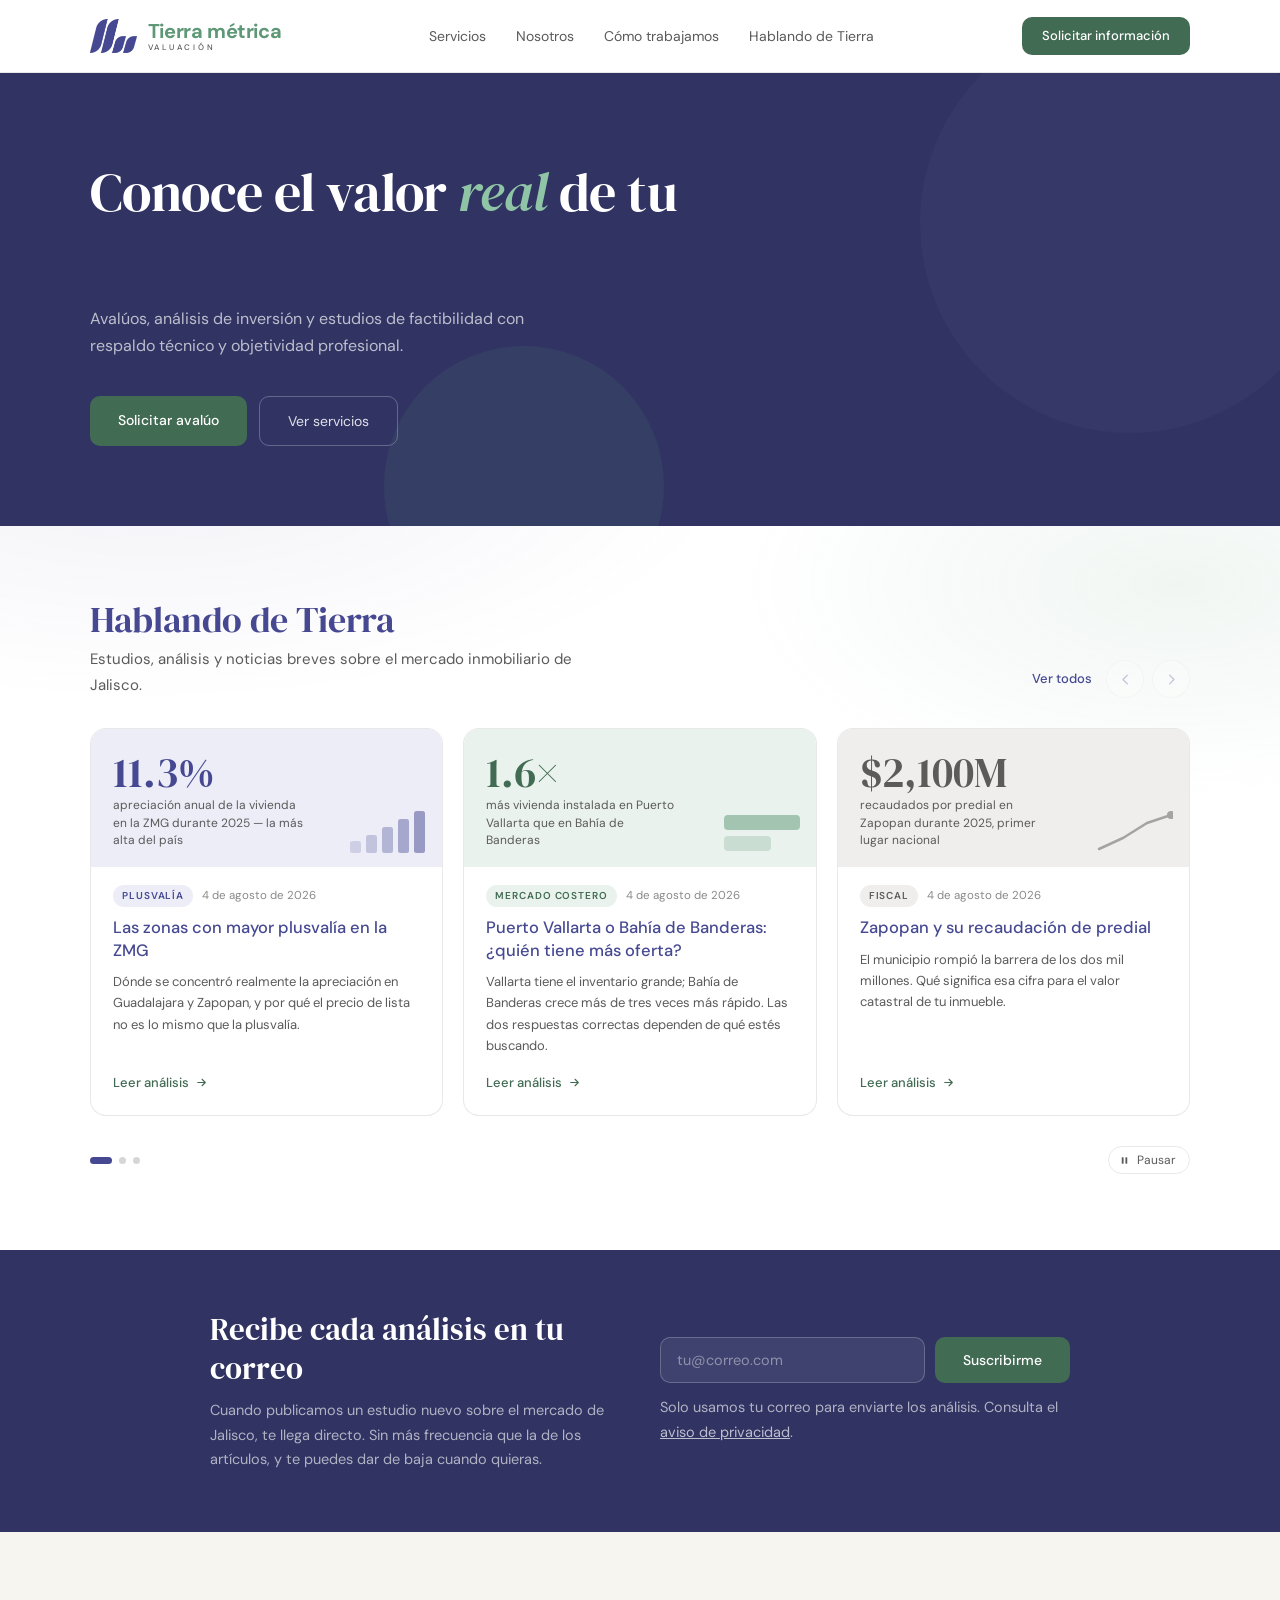
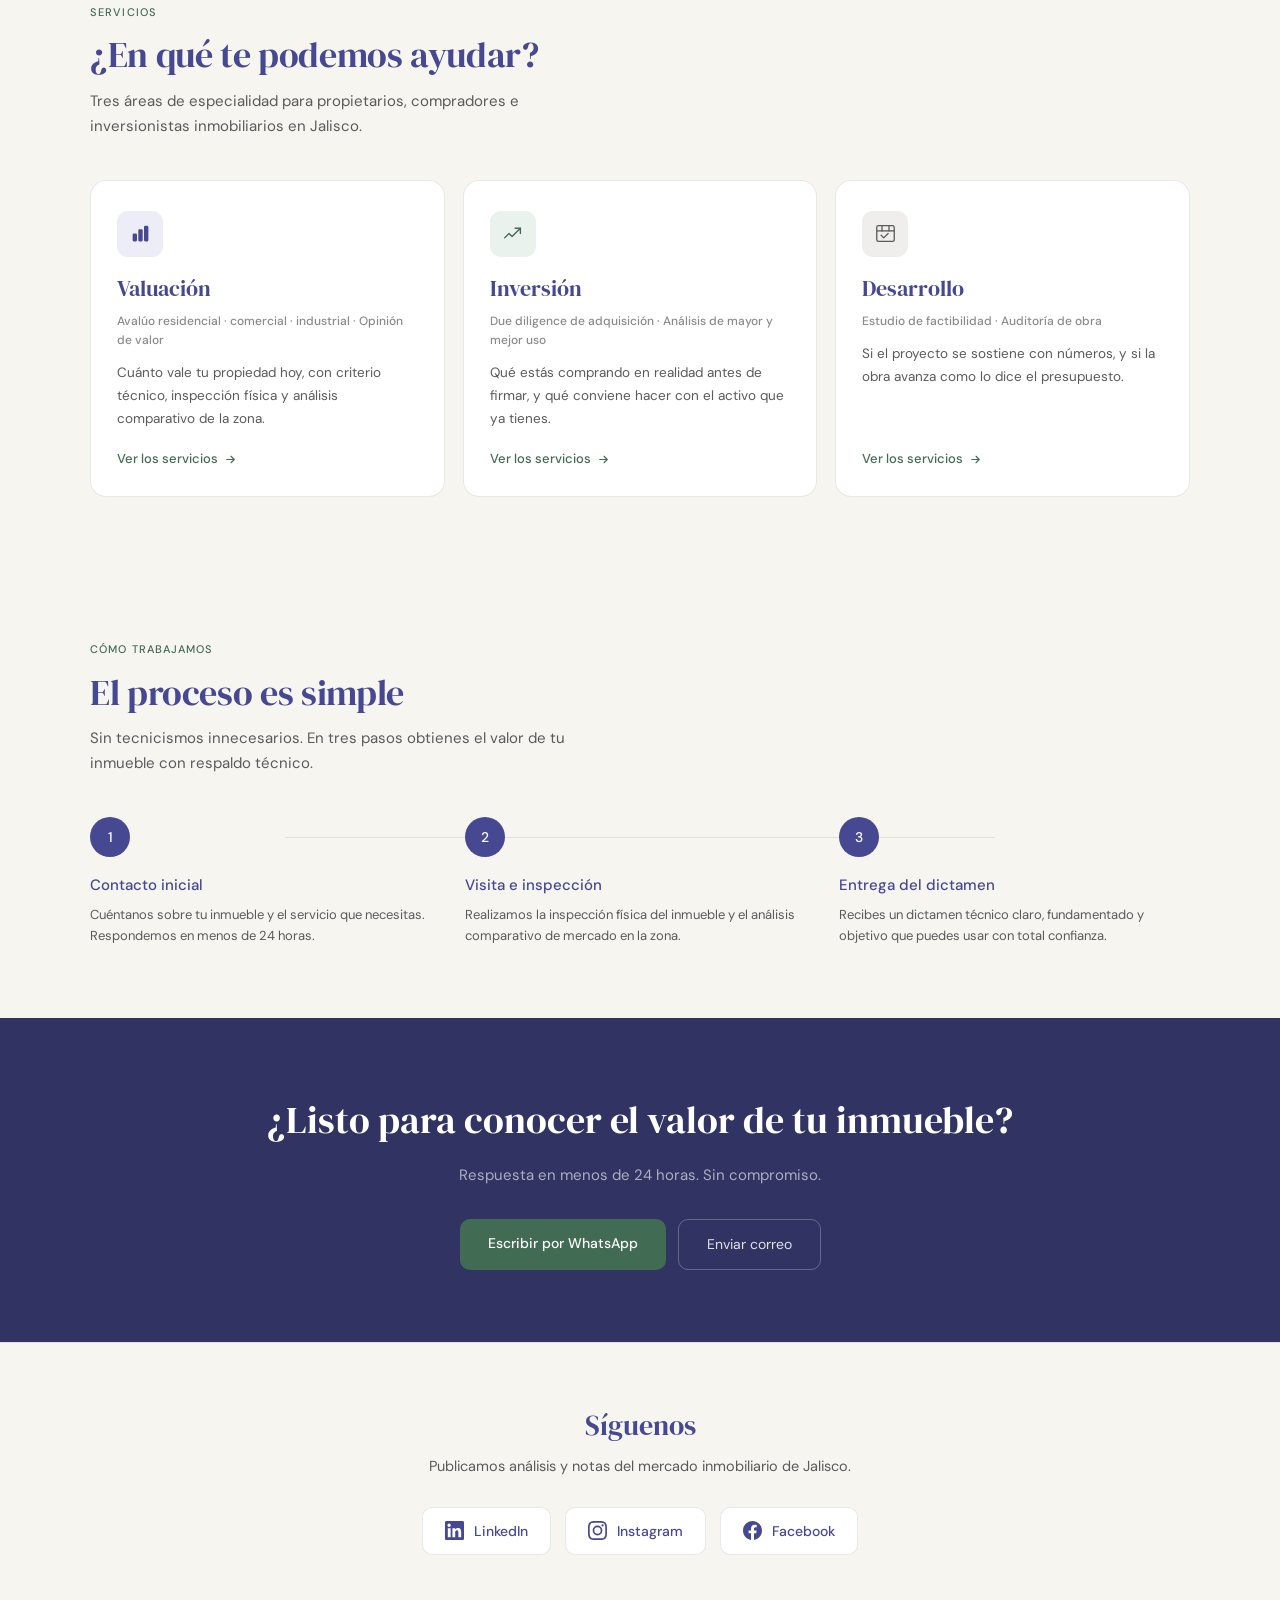
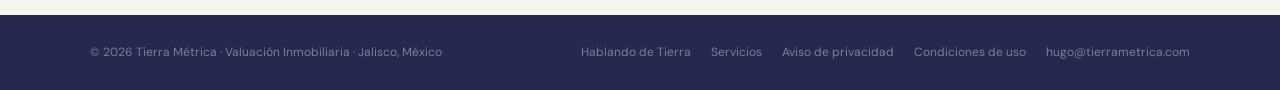
==== index.html @ 7740215f "Ajusta el mensaje de entrada y el título de Servicios - El subtítulo del hero mencionaba "asesoría e" ====
<!DOCTYPE html>
<html lang="es">
<head>
<meta charset="UTF-8">
<meta name="viewport" content="width=device-width, initial-scale=1.0">
<title>Tierra Métrica — Valuación Inmobiliaria en Jalisco</title>
<meta name="description" content="Avalúos, análisis de inversión y estudios de factibilidad en Jalisco. Consultoría inmobiliaria independiente con el respaldo técnico de un Ingeniero Civil con Maestría en Valuación.">
<meta property="og:type" content="website">
<meta property="og:title" content="Tierra Métrica — Valuación Inmobiliaria en Jalisco">
<meta property="og:description" content="Conoce el valor real de tu patrimonio inmobiliario. Avalúos, análisis de inversión y factibilidad, sin conflicto de interés.">
<meta property="og:locale" content="es_MX">
<meta property="og:url" content="https://tierrametrica.com/">
<meta property="og:image" content="https://tierrametrica.com/assets/share/home.png">
<meta property="og:image:width" content="1200">
<meta property="og:image:height" content="630">
<meta name="twitter:card" content="summary_large_image">
<link rel="canonical" href="https://tierrametrica.com/">
<link rel="icon" href="assets/favicon.png" type="image/png">
<link rel="preconnect" href="https://fonts.googleapis.com">
<link rel="preconnect" href="https://fonts.gstatic.com" crossorigin>
<link href="https://fonts.googleapis.com/css2?family=DM+Sans:ital,opsz,wght@0,9..40,300;0,9..40,400;0,9..40,500;0,9..40,600;0,9..40,700;1,9..40,300&family=DM+Serif+Display:ital@0;1&display=swap" rel="stylesheet">
<link rel="stylesheet" href="assets/styles.css">
<script>document.documentElement.classList.add('js');</script>
<style>
  /* ── HERO ── */
  .hero {
    background: var(--indigo-dark);
    padding: 88px 5% 80px;
    position: relative; overflow: hidden;
  }
  .hero::before {
    content: ''; position: absolute;
    top: -60px; right: -60px;
    width: 420px; height: 420px; border-radius: 50%;
    background: rgba(255,255,255,0.022); pointer-events: none;
  }
  .hero::after {
    content: ''; position: absolute;
    bottom: -100px; left: 30%;
    width: 280px; height: 280px; border-radius: 50%;
    background: rgba(94,152,119,0.10); pointer-events: none;
  }
  .hero-inner { max-width: var(--maxw); margin: 0 auto; position: relative; z-index: 1; }
  .hero-h1 {
    font-family: var(--font-display);
    font-size: clamp(36px, 5vw, 54px);
    font-weight: 400; color: var(--white);
    line-height: 1.15; max-width: 640px;
    margin-bottom: 20px; letter-spacing: -0.01em;
  }
  .hero-h1 em { font-style: italic; color: #8FC5A6; }
  /* La palabra que rota va en su propio renglón: así al cambiar de longitud
     no reacomoda la primera línea. El min-height evita el salto vertical. */
  .rotador {
    display: inline-block;
    min-height: 1.15em;
    transition: opacity .38s ease, transform .38s cubic-bezier(.2,.7,.3,1);
  }
  .rotador.saliendo { opacity: 0; transform: translateY(-14px); }
  .rotador.entrando { opacity: 0; transform: translateY(14px); }
  .hero-sub {
    font-size: 16px; color: rgba(255,255,255,0.68);
    max-width: 500px; line-height: 1.7; margin-bottom: 36px;
  }
  .hero-btns { display: flex; gap: 12px; flex-wrap: wrap; }

  /* ══ ANÁLISIS ══ */
  .analisis {
    padding: 72px 5% 76px;
    background:
      radial-gradient(900px 380px at 12% -10%, rgba(70,73,145,0.07), transparent 65%),
      radial-gradient(700px 340px at 92% 8%, rgba(94,152,119,0.09), transparent 62%),
      var(--white);
  }
  .analisis-head {
    display: flex; align-items: flex-end;
    justify-content: space-between; gap: 24px;
    margin-bottom: 30px; flex-wrap: wrap;
  }
  .analisis-head .section-title { margin-bottom: 6px; }
  .analisis-head .section-sub { margin-bottom: 0; }

  .car-controls { display: flex; align-items: center; gap: 8px; }
  .car-all {
    font-size: 13px; font-weight: 500; color: var(--indigo);
    text-decoration: none; margin-right: 6px; white-space: nowrap;
  }
  .car-all:hover { text-decoration: underline; }
  .car-btn {
    width: 38px; height: 38px; border-radius: 50%;
    border: 1px solid var(--border); background: var(--white);
    color: var(--indigo); cursor: pointer;
    display: flex; align-items: center; justify-content: center;
    transition: background .2s, border-color .2s, opacity .2s;
  }
  .car-btn:hover:not(:disabled) { background: var(--indigo-tint); border-color: var(--indigo); }
  .car-btn:disabled { opacity: .3; cursor: default; }

  .car-track {
    display: grid;
    grid-auto-flow: column;
    grid-auto-columns: minmax(290px, 1fr);
    gap: 20px;
    overflow-x: auto;
    scroll-snap-type: x mandatory;
    scroll-behavior: smooth;
    padding: 4px 4px 8px;
    margin: -4px -4px 0;
    scrollbar-width: none;
  }
  .car-track::-webkit-scrollbar { display: none; }

  /* Indicadores y control de reproducción */
  .car-foot {
    display: flex; align-items: center; gap: 14px;
    margin-top: 22px;
  }
  .car-dots { display: flex; gap: 7px; }
  .car-dot {
    width: 7px; height: 7px; padding: 0;
    border-radius: 50%; border: none;
    background: rgba(0,0,0,0.16); cursor: pointer;
    transition: background .25s, width .25s, border-radius .25s;
  }
  .car-dot[aria-current="true"] { background: var(--indigo); width: 22px; border-radius: 4px; }
  .car-play {
    display: inline-flex; align-items: center; gap: 7px;
    background: transparent; border: 1px solid var(--border);
    border-radius: 20px; padding: 5px 13px 5px 10px;
    font-family: var(--font-body); font-size: 12px; color: var(--text-muted);
    cursor: pointer; margin-left: auto; transition: border-color .2s, color .2s;
  }
  .car-play:hover { border-color: var(--indigo); color: var(--indigo); }

  /* ── Tarjeta de artículo ── */
  .post-card {
    scroll-snap-align: start;
    background: var(--white);
    border: 1px solid var(--border);
    border-radius: var(--radius-lg);
    overflow: hidden;
    display: flex; flex-direction: column;
    text-decoration: none; color: inherit;
    position: relative;
    transition: transform .28s cubic-bezier(.2,.7,.3,1), box-shadow .28s, border-color .28s;
  }
  .post-card::after {
    content: ''; position: absolute; inset: 0;
    border-radius: var(--radius-lg); pointer-events: none;
    box-shadow: inset 0 0 0 2px transparent; transition: box-shadow .28s;
  }
  .post-card:hover, .post-card:focus-visible {
    transform: translateY(-6px);
    box-shadow: 0 18px 44px rgba(70,73,145,0.16);
    border-color: transparent;
  }
  .post-card:hover::after { box-shadow: inset 0 0 0 2px var(--indigo-tint); }

  /* Entrada escalonada al aparecer en pantalla.
     Va bajo .js a propósito: si el script no carga, las tarjetas se ven
     igual en lugar de quedarse invisibles para siempre. */
  .js .reveal { opacity: 0; transform: translateY(18px); }
  .js .reveal.visible {
    opacity: 1; transform: none;
    transition: opacity .55s ease, transform .55s cubic-bezier(.2,.7,.3,1);
  }

  .post-figure {
    padding: 22px 22px 18px;
    display: flex; flex-direction: column; gap: 4px;
    position: relative; overflow: hidden;
  }
  .post-figure.f-indigo { background: var(--indigo-tint); }
  .post-figure.f-green  { background: var(--green-tint); }
  .post-figure.f-slate  { background: var(--slate-tint); }

  /* Miniatura del gráfico: se anima al pasar el cursor */
  .post-spark {
    position: absolute; right: 16px; bottom: 14px;
    opacity: .5; transition: opacity .3s, transform .35s cubic-bezier(.2,.7,.3,1);
    transform-origin: bottom right;
  }
  .post-card:hover .post-spark { opacity: .95; transform: scale(1.08); }
  .post-spark rect, .post-spark path { transition: none; }

  .post-stat {
    font-family: var(--font-display);
    font-size: 42px; line-height: 1; position: relative; z-index: 1;
  }
  .f-indigo .post-stat { color: var(--indigo); }
  .f-green  .post-stat { color: var(--green-dark); }
  .f-slate  .post-stat { color: var(--slate); }
  .post-stat-label {
    font-size: 12px; color: var(--text-muted);
    line-height: 1.45; max-width: 190px; position: relative; z-index: 1;
  }

  .post-body { padding: 18px 22px 22px; display: flex; flex-direction: column; flex: 1; }
  .post-meta {
    display: flex; align-items: center; gap: 9px;
    margin-bottom: 10px; flex-wrap: wrap;
  }
  .post-tag {
    font-size: 10px; font-weight: 600;
    text-transform: uppercase; letter-spacing: 0.09em;
    padding: 3px 9px; border-radius: 20px;
  }
  .f-indigo ~ .post-body .post-tag { background: var(--indigo-tint); color: var(--indigo); }
  .f-green  ~ .post-body .post-tag { background: var(--green-tint);  color: var(--green-dark); }
  .f-slate  ~ .post-body .post-tag { background: var(--slate-tint);  color: var(--slate); }
  .post-fecha { font-size: 11.5px; color: var(--text-faint); }
  .post-title {
    font-size: 16.5px; font-weight: 500; color: var(--indigo);
    line-height: 1.35; margin-bottom: 9px;
  }
  .post-excerpt {
    font-size: 13px; color: var(--text-muted);
    line-height: 1.65; flex: 1; margin-bottom: 16px;
  }
  .post-more {
    font-size: 13px; font-weight: 500; color: var(--green-dark);
    display: inline-flex; align-items: center; gap: 6px;
    transition: gap .25s;
  }
  .post-card:hover .post-more { gap: 11px; }

  /* Los estilos de la sección de suscripción viven en assets/styles.css,
     porque también los usa «Hablando de Tierra». */

  /* ── SERVICIOS ── */
  .services-bg { background: var(--cream); }
  /* Tres fichas, una por categoría. Cortes explícitos: 3 en línea o 1. */
  .services-grid {
    display: grid;
    grid-template-columns: repeat(3, 1fr);
    gap: 18px;
  }
  @media (max-width: 820px) { .services-grid { grid-template-columns: 1fr; } }

  .svc-card {
    background: var(--white);
    border: 1px solid var(--border);
    border-radius: var(--radius-lg);
    padding: 30px 26px 26px;
    display: flex; flex-direction: column;
    text-decoration: none; color: inherit;
    transition: transform .2s, box-shadow .2s, border-color .2s;
  }
  .svc-card:hover, .svc-card:focus-visible {
    transform: translateY(-4px);
    box-shadow: 0 12px 34px rgba(70,73,145,0.13);
  }
  .svc-icon {
    width: 46px; height: 46px; border-radius: 11px;
    display: flex; align-items: center; justify-content: center;
    margin-bottom: 18px;
  }
  .svc-name {
    font-family: var(--font-display); font-weight: 400;
    font-size: 22px; color: var(--indigo);
    margin-bottom: 10px; line-height: 1.25;
  }
  /* Qué incluye la categoría, en una línea */
  .svc-lista {
    font-size: 12px; font-weight: 500; color: var(--text-faint);
    line-height: 1.6; margin-bottom: 12px;
  }
  .svc-desc { font-size: 13.5px; color: var(--text-muted); line-height: 1.7; flex: 1; margin-bottom: 18px; }
  .svc-mas {
    font-size: 13px; font-weight: 500; color: var(--green-dark);
    display: inline-flex; align-items: center; gap: 6px;
    margin-top: auto; transition: gap .25s;
  }
  .svc-card:hover .svc-mas { gap: 11px; }

  /* ── PROCESO ── */
  .proceso-bg { background: var(--cream); }
  .steps-row { display: grid; grid-template-columns: repeat(3, 1fr); gap: 24px; position: relative; }
  .steps-row::before {
    content: ''; position: absolute;
    top: 20px; left: calc(16.6% + 12px); right: calc(16.6% + 12px);
    height: 1px; background: var(--border); pointer-events: none;
  }
  .step-circle {
    width: 40px; height: 40px; border-radius: 50%;
    background: var(--indigo); color: var(--white);
    font-size: 14px; font-weight: 500;
    display: flex; align-items: center; justify-content: center;
    margin-bottom: 16px; position: relative; z-index: 1;
  }
  .step-name { font-size: 15px; font-weight: 500; color: var(--indigo); margin-bottom: 8px; }
  .step-desc { font-size: 13px; color: var(--text-muted); line-height: 1.6; }

  /* ══ REDES ══ */
  .redes { padding: 60px 5%; background: var(--cream); border-top: 1px solid var(--border); }
  .redes-inner { max-width: var(--maxw); margin: 0 auto; text-align: center; }
  .redes h2 {
    font-family: var(--font-display); font-weight: 400;
    font-size: clamp(22px, 2.8vw, 28px); color: var(--indigo); margin-bottom: 8px;
  }
  .redes p { font-size: 14.5px; color: var(--text-muted); margin-bottom: 28px; }
  .redes-links { display: flex; gap: 14px; justify-content: center; flex-wrap: wrap; }
  .red {
    display: inline-flex; align-items: center; gap: 10px;
    padding: 12px 22px; border-radius: var(--radius);
    background: var(--white); border: 1px solid var(--border);
    color: var(--indigo); text-decoration: none;
    font-size: 14px; font-weight: 500;
    transition: transform .2s, box-shadow .2s, color .2s, border-color .2s;
  }
  .red:hover { transform: translateY(-3px); box-shadow: 0 10px 26px rgba(70,73,145,0.12); }
  .red svg { flex-shrink: 0; }
  .red-li:hover { color: #0A66C2; border-color: #0A66C2; }
  .red-fb:hover { color: #1877F2; border-color: #1877F2; }
  .red-ig:hover { color: #C13584; border-color: #C13584; }

  /* ── RESPONSIVE ── */
  /* En móvil "Conoce el valor real de tu" no cabía a 36px (402px de texto
     contra 338px disponibles), así que "tu" quedaba solo en un renglón.
     Al escalar con vw, la frase y la palabra que rota crecen a la par que
     la pantalla y siempre entran completas. */
  @media (max-width: 640px) {
    .hero-h1 { font-size: clamp(25px, 7.4vw, 34px); }
    .hero-sub { font-size: 15px; }
  }

  @media (max-width: 768px) {
    .steps-row { grid-template-columns: 1fr; }
    .steps-row::before { display: none; }
    .car-track { grid-auto-columns: 84%; }
    .car-controls .car-btn { display: none; }
  }

  /* Quien prefiere menos movimiento no recibe ni animaciones ni avance solo */
  @media (prefers-reduced-motion: reduce) {
    .js .reveal, .js .reveal.visible { opacity: 1; transform: none; transition: none; }
    .post-card, .post-spark, .svc-card, .red { transition: none; }
    .rotador, .rotador.saliendo, .rotador.entrando { opacity: 1; transform: none; transition: none; }
    .car-track { scroll-behavior: auto; }
  }
</style>
</head>
<body>

<!-- NAV -->
<header class="nav">
  <div class="nav-inner">
    <a href="index.html" class="nav-logo" aria-label="Tierra Métrica — inicio">
      <img src="assets/logo-mark.png" alt="" width="47" height="34" class="logo-mark">
      <span class="logo-text">
        <span class="logo-name">Tierra métrica</span>
        <span class="logo-sub">Valuación</span>
      </span>
    </a>
    <button class="nav-toggle" id="navToggle" aria-expanded="false" aria-controls="navLinks" aria-label="Abrir menú">
      <span></span>
    </button>
    <ul class="nav-links" id="navLinks">
      <li><a href="servicios.html">Servicios</a></li>
      <li><a href="nosotros.html">Nosotros</a></li>
      <li><a href="#proceso">Cómo trabajamos</a></li>
      <li><a href="blog/index.html">Hablando de Tierra</a></li>
    </ul>
    <a href="https://wa.me/523330284101?text=Hola%2C%20me%20gustar%C3%ADa%20recibir%20informaci%C3%B3n%20sobre%20sus%20servicios." class="nav-cta">Solicitar información</a>
  </div>
</header>

<!-- HERO -->
<section class="hero">
  <div class="hero-inner">
    <h1 class="hero-h1">Conoce el valor <em>real</em> de tu<br>
      <span class="rotador" id="rotador">inmueble</span>
    </h1>
    <p class="hero-sub">Avalúos, análisis de inversión y estudios de factibilidad con respaldo técnico y objetividad profesional.</p>
    <div class="hero-btns">
      <a href="https://wa.me/523330284101?text=Hola%2C%20me%20interesa%20un%20aval%C3%BAo%20de%20mi%20inmueble." class="btn-primary">Solicitar avalúo</a>
      <a href="servicios.html" class="btn-outline">Ver servicios</a>
    </div>
  </div>
</section>

<!-- ANÁLISIS -->
<section class="analisis" id="analisis" aria-labelledby="analisis-h">
  <div class="section-inner">
    <div class="analisis-head">
      <div>
        <h2 class="section-title" id="analisis-h">Hablando de Tierra</h2>
        <p class="section-sub">Estudios, análisis y noticias breves sobre el mercado inmobiliario de Jalisco.</p>
      </div>
      <div class="car-controls">
        <a href="blog/index.html" class="car-all">Ver todos</a>
        <button class="car-btn" id="carPrev" aria-label="Análisis anterior" aria-controls="blogTrack">
          <svg width="15" height="15" viewBox="0 0 24 24" fill="none" aria-hidden="true"><path d="M15 5l-7 7 7 7" stroke="currentColor" stroke-width="2" stroke-linecap="round" stroke-linejoin="round"/></svg>
        </button>
        <button class="car-btn" id="carNext" aria-label="Siguiente análisis" aria-controls="blogTrack">
          <svg width="15" height="15" viewBox="0 0 24 24" fill="none" aria-hidden="true"><path d="M9 5l7 7-7 7" stroke="currentColor" stroke-width="2" stroke-linecap="round" stroke-linejoin="round"/></svg>
        </button>
      </div>
    </div>

    <div class="car-track" id="blogTrack" tabindex="0" role="group" aria-label="Artículos de análisis, desliza horizontalmente">

      <a class="post-card reveal" href="blog/zonas-plusvalia-zmg.html">
        <div class="post-figure f-indigo">
          <span class="post-stat">11.3%</span>
          <span class="post-stat-label">apreciación anual de la vivienda en la ZMG durante 2025 — la más alta del país</span>
          <svg class="post-spark" width="76" height="42" viewBox="0 0 76 42" aria-hidden="true">
            <rect x="0"  y="30" width="11" height="12" rx="2.5" fill="#464991" opacity=".35"/>
            <rect x="16" y="24" width="11" height="18" rx="2.5" fill="#464991" opacity=".5"/>
            <rect x="32" y="16" width="11" height="26" rx="2.5" fill="#464991" opacity=".68"/>
            <rect x="48" y="8"  width="11" height="34" rx="2.5" fill="#464991" opacity=".84"/>
            <rect x="64" y="0"  width="11" height="42" rx="2.5" fill="#464991"/>
          </svg>
        </div>
        <div class="post-body">
          <div class="post-meta">
            <span class="post-tag">Plusvalía</span>
            <time class="post-fecha" datetime="2026-08-04">4 de agosto de 2026</time>
          </div>
          <p class="post-title">Las zonas con mayor plusvalía en la ZMG</p>
          <p class="post-excerpt">Dónde se concentró realmente la apreciación en Guadalajara y Zapopan, y por qué el precio de lista no es lo mismo que la plusvalía.</p>
          <span class="post-more">Leer análisis
            <svg width="13" height="13" viewBox="0 0 24 24" fill="none" aria-hidden="true"><path d="M5 12h13M13 6l6 6-6 6" stroke="currentColor" stroke-width="2" stroke-linecap="round" stroke-linejoin="round"/></svg>
          </span>
        </div>
      </a>

      <a class="post-card reveal" href="blog/puerto-vallarta-vs-bahia-banderas.html">
        <div class="post-figure f-green">
          <span class="post-stat">1.6×</span>
          <span class="post-stat-label">más vivienda instalada en Puerto Vallarta que en Bahía de Banderas</span>
          <svg class="post-spark" width="76" height="42" viewBox="0 0 76 42" aria-hidden="true">
            <rect x="0" y="4"  width="76" height="15" rx="4" fill="#5E9877"/>
            <rect x="0" y="25" width="47" height="15" rx="4" fill="#5E9877" opacity=".45"/>
          </svg>
        </div>
        <div class="post-body">
          <div class="post-meta">
            <span class="post-tag">Mercado costero</span>
            <time class="post-fecha" datetime="2026-08-04">4 de agosto de 2026</time>
          </div>
          <p class="post-title">Puerto Vallarta o Bahía de Banderas: ¿quién tiene más oferta?</p>
          <p class="post-excerpt">Vallarta tiene el inventario grande; Bahía de Banderas crece más de tres veces más rápido. Las dos respuestas correctas dependen de qué estés buscando.</p>
          <span class="post-more">Leer análisis
            <svg width="13" height="13" viewBox="0 0 24 24" fill="none" aria-hidden="true"><path d="M5 12h13M13 6l6 6-6 6" stroke="currentColor" stroke-width="2" stroke-linecap="round" stroke-linejoin="round"/></svg>
          </span>
        </div>
      </a>

      <a class="post-card reveal" href="blog/zapopan-predial.html">
        <div class="post-figure f-slate">
          <span class="post-stat">$2,100M</span>
          <span class="post-stat-label">recaudados por predial en Zapopan durante 2025, primer lugar nacional</span>
          <svg class="post-spark" width="76" height="42" viewBox="0 0 76 42" aria-hidden="true">
            <path d="M2 38 L26 27 L50 12 L74 4" stroke="#5C5B5A" stroke-width="2.5" fill="none" stroke-linecap="round" stroke-linejoin="round"/>
            <circle cx="74" cy="4" r="4" fill="#5C5B5A"/>
          </svg>
        </div>
        <div class="post-body">
          <div class="post-meta">
            <span class="post-tag">Fiscal</span>
            <time class="post-fecha" datetime="2026-08-04">4 de agosto de 2026</time>
          </div>
          <p class="post-title">Zapopan y su recaudación de predial</p>
          <p class="post-excerpt">El municipio rompió la barrera de los dos mil millones. Qué significa esa cifra para el valor catastral de tu inmueble.</p>
          <span class="post-more">Leer análisis
            <svg width="13" height="13" viewBox="0 0 24 24" fill="none" aria-hidden="true"><path d="M5 12h13M13 6l6 6-6 6" stroke="currentColor" stroke-width="2" stroke-linecap="round" stroke-linejoin="round"/></svg>
          </span>
        </div>
      </a>

    </div>

    <div class="car-foot">
      <div class="car-dots" id="carDots" role="tablist" aria-label="Ir a un análisis"></div>
      <button class="car-play" id="carPlay" aria-label="Pausar el avance automático">
        <svg width="11" height="11" viewBox="0 0 24 24" fill="currentColor" aria-hidden="true" id="carPlayIcon">
          <rect x="6" y="5" width="4" height="14" rx="1"/><rect x="14" y="5" width="4" height="14" rx="1"/>
        </svg>
        <span id="carPlayTxt">Pausar</span>
      </button>
    </div>
  </div>
</section>

<!-- SUSCRIPCIÓN -->
<section class="suscribe" aria-labelledby="suscribe-h">
  <div class="suscribe-inner">
    <div>
      <h2 id="suscribe-h">Recibe cada análisis en tu correo</h2>
      <p>Cuando publicamos un estudio nuevo sobre el mercado de Jalisco, te llega directo. Sin más frecuencia que la de los artículos, y te puedes dar de baja cuando quieras.</p>
    </div>
    <div>
      <form name="suscripcion" method="POST" data-netlify="true" data-netlify-honeypot="bot-field" action="/gracias.html" class="suscribe-form">
        <input type="hidden" name="form-name" value="suscripcion">
        <p class="oculto">
          <label>No llenes este campo si eres humano: <input name="bot-field"></label>
        </p>
        <label for="correo" class="oculto">Tu correo electrónico</label>
        <input type="email" id="correo" name="correo" required placeholder="tu@correo.com" autocomplete="email">
        <button type="submit" class="btn-primary">Suscribirme</button>
      </form>
      <p class="suscribe-nota">Solo usamos tu correo para enviarte los análisis. Consulta el <a href="aviso-privacidad.html">aviso de privacidad</a>.</p>
    </div>
  </div>
</section>

<!-- SERVICIOS -->
<section class="section services-bg" id="servicios">
  <div class="section-inner">
    <p class="section-eyebrow">Servicios</p>
    <h2 class="section-title">¿En qué te podemos ayudar?</h2>
    <p class="section-sub">Tres áreas de especialidad para propietarios, compradores e inversionistas inmobiliarios en Jalisco.</p>
    <div class="services-grid">
      <a class="svc-card" href="servicios.html#valuacion">
        <div class="svc-icon" style="background:var(--indigo-tint);">
          <svg width="21" height="21" viewBox="0 0 24 24" fill="none" aria-hidden="true"><rect x="3" y="12" width="5" height="9" rx="1.5" fill="#464991"/><rect x="9.5" y="7" width="5" height="14" rx="1.5" fill="#464991"/><rect x="16" y="3" width="5" height="18" rx="1.5" fill="#464991"/></svg>
        </div>
        <p class="svc-name">Valuación</p>
        <p class="svc-lista">Avalúo residencial · comercial · industrial · Opinión de valor</p>
        <p class="svc-desc">Cuánto vale tu propiedad hoy, con criterio técnico, inspección física y análisis comparativo de la zona.</p>
        <span class="svc-mas">Ver los servicios
          <svg width="13" height="13" viewBox="0 0 24 24" fill="none" aria-hidden="true"><path d="M5 12h13M13 6l6 6-6 6" stroke="currentColor" stroke-width="2" stroke-linecap="round" stroke-linejoin="round"/></svg>
        </span>
      </a>

      <a class="svc-card" href="servicios.html#inversion">
        <div class="svc-icon" style="background:var(--green-tint);">
          <svg width="21" height="21" viewBox="0 0 24 24" fill="none" aria-hidden="true"><path d="M3 17l5-5 3.5 3.5L21 6" stroke="#426B53" stroke-width="1.6" stroke-linecap="round" stroke-linejoin="round"/><path d="M15 6h6v6" stroke="#426B53" stroke-width="1.6" stroke-linecap="round" stroke-linejoin="round"/></svg>
        </div>
        <p class="svc-name">Inversión</p>
        <p class="svc-lista">Due diligence de adquisición · Análisis de mayor y mejor uso</p>
        <p class="svc-desc">Qué estás comprando en realidad antes de firmar, y qué conviene hacer con el activo que ya tienes.</p>
        <span class="svc-mas">Ver los servicios
          <svg width="13" height="13" viewBox="0 0 24 24" fill="none" aria-hidden="true"><path d="M5 12h13M13 6l6 6-6 6" stroke="currentColor" stroke-width="2" stroke-linecap="round" stroke-linejoin="round"/></svg>
        </span>
      </a>

      <a class="svc-card" href="servicios.html#desarrollo">
        <div class="svc-icon" style="background:var(--slate-tint);">
          <svg width="21" height="21" viewBox="0 0 24 24" fill="none" aria-hidden="true"><rect x="2" y="3" width="20" height="18" rx="2" stroke="#5C5B5A" stroke-width="1.5" fill="none"/><path d="M2 9h20" stroke="#5C5B5A" stroke-width="1.5"/><path d="M8 3v6M16 3v6" stroke="#5C5B5A" stroke-width="1.5" stroke-linecap="round"/><path d="M7 14l3 3 5-5" stroke="#5C5B5A" stroke-width="1.5" stroke-linecap="round" stroke-linejoin="round"/></svg>
        </div>
        <p class="svc-name">Desarrollo</p>
        <p class="svc-lista">Estudio de factibilidad · Auditoría de obra</p>
        <p class="svc-desc">Si el proyecto se sostiene con números, y si la obra avanza como lo dice el presupuesto.</p>
        <span class="svc-mas">Ver los servicios
          <svg width="13" height="13" viewBox="0 0 24 24" fill="none" aria-hidden="true"><path d="M5 12h13M13 6l6 6-6 6" stroke="currentColor" stroke-width="2" stroke-linecap="round" stroke-linejoin="round"/></svg>
        </span>
      </a>
    </div>
  </div>
</section>

<!-- PROCESO -->
<section class="section proceso-bg" id="proceso">
  <div class="section-inner">
    <p class="section-eyebrow">Cómo trabajamos</p>
    <h2 class="section-title">El proceso es simple</h2>
    <p class="section-sub">Sin tecnicismos innecesarios. En tres pasos obtienes el valor de tu inmueble con respaldo técnico.</p>
    <div class="steps-row">
      <div class="step">
        <div class="step-circle">1</div>
        <p class="step-name">Contacto inicial</p>
        <p class="step-desc">Cuéntanos sobre tu inmueble y el servicio que necesitas. Respondemos en menos de 24 horas.</p>
      </div>
      <div class="step">
        <div class="step-circle">2</div>
        <p class="step-name">Visita e inspección</p>
        <p class="step-desc">Realizamos la inspección física del inmueble y el análisis comparativo de mercado en la zona.</p>
      </div>
      <div class="step">
        <div class="step-circle">3</div>
        <p class="step-name">Entrega del dictamen</p>
        <p class="step-desc">Recibes un dictamen técnico claro, fundamentado y objetivo que puedes usar con total confianza.</p>
      </div>
    </div>
  </div>
</section>

<!-- CTA FINAL -->
<section class="section cta-section" id="contacto">
  <div class="section-inner">
    <h2 class="cta-h">¿Listo para conocer el valor de tu inmueble?</h2>
    <p class="cta-sub">Respuesta en menos de 24 horas. Sin compromiso.</p>
    <div class="cta-btns">
      <a href="https://wa.me/523330284101?text=Hola%2C%20me%20interesa%20un%20aval%C3%BAo%20de%20mi%20inmueble." class="btn-primary">Escribir por WhatsApp</a>
      <a href="mailto:hugo@tierrametrica.com" class="btn-outline">Enviar correo</a>
    </div>
  </div>
</section>

<!-- REDES -->
<section class="redes" aria-labelledby="redes-h">
  <div class="redes-inner">
    <h2 id="redes-h">Síguenos</h2>
    <p>Publicamos análisis y notas del mercado inmobiliario de Jalisco.</p>
    <div class="redes-links">
      <a href="https://www.linkedin.com/company/tierra-metrica/" class="red red-li" target="_blank" rel="noopener">
        <svg width="19" height="19" viewBox="0 0 24 24" fill="currentColor" aria-hidden="true">
          <path d="M20.45 20.45h-3.56v-5.57c0-1.33-.03-3.04-1.85-3.04-1.86 0-2.14 1.44-2.14 2.94v5.67H9.35V9h3.41v1.56h.05c.47-.9 1.63-1.85 3.36-1.85 3.59 0 4.26 2.37 4.26 5.45v6.29zM5.34 7.43a2.07 2.07 0 1 1 0-4.13 2.07 2.07 0 0 1 0 4.13zm1.78 13.02H3.55V9h3.57v11.45zM22.22 0H1.77C.79 0 0 .77 0 1.72v20.56C0 23.23.79 24 1.77 24h20.45c.98 0 1.78-.77 1.78-1.72V1.72C24 .77 23.2 0 22.22 0z"/>
        </svg>
        LinkedIn
      </a>

      <a href="https://www.instagram.com/tierrametrica/" class="red red-ig" target="_blank" rel="noopener">
        <svg width="19" height="19" viewBox="0 0 24 24" fill="currentColor" aria-hidden="true">
          <path d="M12 2.16c3.2 0 3.58.01 4.85.07 1.17.05 1.8.25 2.23.41.56.22.96.48 1.38.9.42.42.68.82.9 1.38.16.43.36 1.06.41 2.23.06 1.27.07 1.65.07 4.85s-.01 3.58-.07 4.85c-.05 1.17-.25 1.8-.41 2.23-.22.56-.48.96-.9 1.38-.42.42-.82.68-1.38.9-.43.16-1.06.36-2.23.41-1.27.06-1.65.07-4.85.07s-3.58-.01-4.85-.07c-1.17-.05-1.8-.25-2.23-.41-.56-.22-.96-.48-1.38-.9-.42-.42-.68-.82-.9-1.38-.16-.43-.36-1.06-.41-2.23C2.17 15.58 2.16 15.2 2.16 12s.01-3.58.07-4.85c.05-1.17.25-1.8.41-2.23.22-.56.48-.96.9-1.38.42-.42.82-.68 1.38-.9.43-.16 1.06-.36 2.23-.41C8.42 2.17 8.8 2.16 12 2.16M12 0C8.74 0 8.33.01 7.05.07 5.78.13 4.9.33 4.14.63c-.79.31-1.46.72-2.12 1.38C1.36 2.68.95 3.35.63 4.14.33 4.9.13 5.78.07 7.05.01 8.33 0 8.74 0 12s.01 3.67.07 4.95c.06 1.27.26 2.15.56 2.91.31.79.72 1.46 1.38 2.12.66.66 1.33 1.07 2.12 1.38.76.3 1.64.5 2.91.56C8.33 23.99 8.74 24 12 24s3.67-.01 4.95-.07c1.27-.06 2.15-.26 2.91-.56.79-.31 1.46-.72 2.12-1.38.66-.66 1.07-1.33 1.38-2.12.3-.76.5-1.64.56-2.91.06-1.28.07-1.69.07-4.95s-.01-3.67-.07-4.95c-.06-1.27-.26-2.15-.56-2.91-.31-.79-.72-1.46-1.38-2.12C21.32 1.36 20.65.95 19.86.63c-.76-.3-1.64-.5-2.91-.56C15.67.01 15.26 0 12 0z"/>
          <path d="M12 5.84A6.16 6.16 0 1 0 18.16 12 6.16 6.16 0 0 0 12 5.84zm0 10.16A4 4 0 1 1 16 12a4 4 0 0 1-4 4z"/>
          <circle cx="18.41" cy="5.59" r="1.44"/>
        </svg>
        Instagram
      </a>

      <a href="https://www.facebook.com/tierrametrica" class="red red-fb" target="_blank" rel="noopener">
        <svg width="19" height="19" viewBox="0 0 24 24" fill="currentColor" aria-hidden="true">
          <path d="M24 12.07C24 5.4 18.63 0 12 0S0 5.4 0 12.07C0 18.1 4.39 23.09 10.13 24v-8.44H7.08v-3.49h3.05V9.41c0-3.02 1.79-4.69 4.53-4.69 1.31 0 2.68.24 2.68.24v2.96h-1.51c-1.49 0-1.96.93-1.96 1.89v2.26h3.33l-.53 3.49h-2.8V24C19.61 23.09 24 18.1 24 12.07z"/>
        </svg>
        Facebook
      </a>
    </div>
  </div>
</section>

<!-- FOOTER -->
<footer class="footer">
  <div class="footer-inner">
    <span class="footer-copy">© 2026 Tierra Métrica · Valuación Inmobiliaria · Jalisco, México</span>
    <div class="footer-links">
      <a href="blog/index.html">Hablando de Tierra</a>
      <a href="servicios.html">Servicios</a>
      <a href="aviso-privacidad.html">Aviso de privacidad</a>
      <a href="condiciones-uso.html">Condiciones de uso</a>
      <a href="mailto:hugo@tierrametrica.com">hugo@tierrametrica.com</a>
    </div>
  </div>
</footer>

<script src="assets/site.js" defer></script>
</body>
</html>
---- assets/styles.css ----
/* ══════════════════════════════════════════════════════════
   TIERRA MÉTRICA — Hoja de estilos compartida
   Paleta derivada del logotipo oficial.
   ══════════════════════════════════════════════════════════ */

*, *::before, *::after { box-sizing: border-box; margin: 0; padding: 0; }

:root {
  /* ── Marca ──
     #464991, #5E9877 y #767574 están muestreados del logotipo oficial.
     El resto son variantes derivadas de esos tres. */
  --indigo:        #464991;  /* índigo del isotipo */
  --indigo-dark:   #313463;  /* fondos hero / footer */
  --indigo-darker: #262850;
  --indigo-mid:    #5457A8;  /* hover */
  --indigo-tint:   #ECEDF7;  /* fondo de chips y badges */

  --green:         #5E9877;  /* verde del wordmark — 3.4:1 sobre blanco,
                                sólo para rellenos y acentos, nunca texto */
  --green-dark:    #426B53;  /* texto y botones — 6.1:1, cumple AA */
  --green-darker:  #35573F;  /* hover de botón */
  --green-tint:    #EAF2ED;

  /* El gris del logo es #767574, pero a 4.5:1 se queda justo en el límite;
     para «VALUACIÓN» a 8px y para la categoría Desarrollo se usa oscurecido. */
  --slate:         #5C5B5A;  /* 6.6:1 sobre blanco */
  --slate-tint:    #EFEEEC;

  /* ── Neutros ── */
  --cream:      #F7F5F0;
  --cream-dark: #EEE9E0;
  --text:       #1a1a1a;
  --text-muted: #5a5a5a;
  --text-faint: #8a8a8a;
  --border:     rgba(0,0,0,0.09);
  --white:      #ffffff;

  --font-display: 'DM Serif Display', Georgia, serif;
  --font-body:    'DM Sans', system-ui, sans-serif;
  --radius:    10px;
  --radius-lg: 16px;
  --maxw:      1100px;
}

html { scroll-behavior: smooth; }

/* La barra de navegación es fija: sin este margen, al saltar a un ancla
   el encabezado de destino queda escondido debajo de ella. */
section[id], [id^="analisis"] { scroll-margin-top: 88px; }

body {
  font-family: var(--font-body);
  color: var(--text);
  background: var(--white);
  font-size: 16px;
  line-height: 1.6;
  -webkit-font-smoothing: antialiased;
}

/* Foco visible para navegación por teclado */
a:focus-visible, button:focus-visible {
  outline: 2px solid var(--indigo);
  outline-offset: 3px;
  border-radius: 4px;
}

/* ══ NAV ══ */
.nav {
  position: sticky; top: 0; z-index: 100;
  background: rgba(255,255,255,0.96);
  backdrop-filter: blur(8px);
  border-bottom: 1px solid var(--border);
  padding: 0 5%;
}
.nav-inner {
  max-width: var(--maxw); margin: 0 auto;
  display: flex; align-items: center;
  justify-content: space-between; height: 72px;
  gap: 16px;
}

/* ── Logotipo ── */
.nav-logo { display: flex; align-items: center; gap: 11px; text-decoration: none; }
.logo-mark { height: 34px; width: auto; flex-shrink: 0; display: block; }
.logo-text { line-height: 1; }
.logo-name {
  font-family: var(--font-body);
  font-size: 20px; font-weight: 700;
  color: var(--green); letter-spacing: -0.02em;
  display: block;
}
.logo-sub {
  font-size: 8px; font-weight: 500;
  color: var(--slate); letter-spacing: 0.34em;
  text-transform: uppercase;
  display: block; margin-top: 2px;
}

.nav-links { display: flex; align-items: center; gap: 30px; list-style: none; }
.nav-links a {
  font-size: 14px; color: var(--text-muted);
  text-decoration: none; font-weight: 400;
  transition: color .2s;
}
.nav-links a:hover { color: var(--indigo); }
.nav-links a.active { color: var(--indigo); font-weight: 500; }

/* Mismo verde que .btn-primary, para que el botón de la barra y el del
   cuerpo se lean como la misma acción. Blanco sobre #426B53 da 6.1:1. */
.nav-cta {
  font-size: 13px; font-weight: 500;
  background: var(--green-dark); color: var(--white);
  padding: 9px 20px; border-radius: var(--radius);
  text-decoration: none; border: none; cursor: pointer;
  transition: background .2s; white-space: nowrap;
}
.nav-cta:hover { background: var(--green-darker); }

/* ── Botón hamburguesa (sólo móvil) ── */
.nav-toggle {
  display: none;
  background: transparent; border: 1px solid var(--border);
  border-radius: 8px; width: 40px; height: 40px;
  cursor: pointer; padding: 0;
  align-items: center; justify-content: center;
}
.nav-toggle span {
  display: block; width: 18px; height: 1.5px;
  background: var(--indigo); position: relative;
  transition: background .2s;
}
.nav-toggle span::before, .nav-toggle span::after {
  content: ''; position: absolute; left: 0;
  width: 18px; height: 1.5px; background: var(--indigo);
  transition: transform .25s;
}
.nav-toggle span::before { top: -6px; }
.nav-toggle span::after  { top: 6px; }
.nav-toggle[aria-expanded="true"] span { background: transparent; }
.nav-toggle[aria-expanded="true"] span::before { transform: translateY(6px) rotate(45deg); }
.nav-toggle[aria-expanded="true"] span::after  { transform: translateY(-6px) rotate(-45deg); }

/* ══ BOTONES ══ */
.btn-primary {
  font-family: var(--font-body);
  font-size: 14px; font-weight: 500;
  background: var(--green-dark); color: var(--white);
  padding: 13px 28px; border-radius: var(--radius);
  border: none; cursor: pointer;
  text-decoration: none; display: inline-block;
  transition: background .2s;
}
.btn-primary:hover { background: var(--green-darker); }
.btn-outline {
  font-family: var(--font-body);
  font-size: 14px; color: rgba(255,255,255,0.85);
  padding: 13px 28px; border-radius: var(--radius);
  border: 1px solid rgba(255,255,255,0.25);
  cursor: pointer; text-decoration: none;
  display: inline-block; background: transparent;
  transition: border-color .2s, color .2s;
}
.btn-outline:hover { border-color: rgba(255,255,255,0.6); color: #fff; }

/* ══ SUSCRIPCIÓN ══
   Compartida entre la portada y «Hablando de Tierra». */
.suscribe { background: var(--indigo-dark); padding: 60px 5%; }
.suscribe-inner {
  max-width: 860px; margin: 0 auto;
  display: grid; grid-template-columns: 1fr 1fr;
  gap: 40px; align-items: center;
}
.suscribe h2 {
  font-family: var(--font-display); font-weight: 400;
  font-size: clamp(24px, 3vw, 31px); color: var(--white);
  line-height: 1.25; margin-bottom: 10px;
}
.suscribe p { font-size: 14.5px; color: rgba(255,255,255,0.62); line-height: 1.7; }
.suscribe-form { display: flex; gap: 10px; flex-wrap: wrap; }
.suscribe-form input[type="email"] {
  flex: 1; min-width: 200px;
  font-family: var(--font-body); font-size: 14.5px;
  padding: 13px 16px; border-radius: var(--radius);
  border: 1px solid rgba(255,255,255,0.22);
  background: rgba(255,255,255,0.07); color: var(--white);
}
.suscribe-form input[type="email"]::placeholder { color: rgba(255,255,255,0.42); }
.suscribe-form input[type="email"]:focus {
  outline: 2px solid var(--green); outline-offset: 1px;
  background: rgba(255,255,255,0.12);
}
.suscribe-nota { font-size: 11.5px; color: rgba(255,255,255,0.42); margin-top: 12px; line-height: 1.6; }
.suscribe-nota a { color: rgba(255,255,255,0.68); }
/* El campo trampa antispam: fuera de pantalla pero accesible al robot */
.oculto { position: absolute; left: -9999px; }

@media (max-width: 860px) {
  .suscribe-inner { grid-template-columns: 1fr; gap: 26px; }
}

/* ══ SECCIONES ══ */
.section { padding: 72px 5%; }
.section-inner { max-width: var(--maxw); margin: 0 auto; }
.section-eyebrow {
  font-size: 11px; font-weight: 500;
  color: var(--green-dark);
  text-transform: uppercase; letter-spacing: 0.1em;
  margin-bottom: 12px;
}
.section-title {
  font-family: var(--font-display);
  font-size: clamp(26px, 3.5vw, 36px);
  font-weight: 400; color: var(--indigo);
  line-height: 1.2; margin-bottom: 12px;
  letter-spacing: -0.01em;
}
.section-sub {
  font-size: 15px; color: var(--text-muted);
  max-width: 520px; line-height: 1.7;
  margin-bottom: 40px;
}

/* ══ CTA FINAL ══ */
.cta-section { background: var(--indigo-dark); text-align: center; }
.cta-h {
  font-family: var(--font-display);
  font-size: clamp(26px, 3.5vw, 38px);
  color: var(--white); margin-bottom: 12px; font-weight: 400;
}
.cta-sub {
  font-size: 15px; color: rgba(255,255,255,0.6);
  margin-bottom: 32px; line-height: 1.6;
}
.cta-btns { display: flex; gap: 12px; justify-content: center; flex-wrap: wrap; }

/* ══ FOOTER ══ */
.footer { background: var(--indigo-darker); padding: 28px 5%; }
.footer-inner {
  max-width: var(--maxw); margin: 0 auto;
  display: flex; justify-content: space-between;
  align-items: center; flex-wrap: wrap; gap: 12px;
}
.footer-copy { font-size: 12px; color: rgba(255,255,255,0.4); }
/* Sin flex-wrap los cinco enlaces desbordan la pantalla en móvil
   y hacen que toda la página se deslice de lado. */
.footer-links { display: flex; flex-wrap: wrap; gap: 10px 20px; }
.footer-links a {
  font-size: 12px; color: rgba(255,255,255,0.4);
  text-decoration: none; transition: color .2s;
}
.footer-links a:hover { color: rgba(255,255,255,0.75); }

/* ══════════════════════════════════════════════════════════
   ARTÍCULOS DE ANÁLISIS
   ══════════════════════════════════════════════════════════ */
.article-hero {
  background: var(--cream);
  border-bottom: 1px solid var(--border);
  padding: 40px 5% 44px;
}
.article-hero-inner { max-width: 760px; margin: 0 auto; }
.breadcrumb { font-size: 12px; color: var(--text-faint); margin-bottom: 22px; }
.breadcrumb a { color: var(--text-muted); text-decoration: none; }
.breadcrumb a:hover { color: var(--indigo); text-decoration: underline; }
.article-cat {
  display: inline-block; font-size: 10px; font-weight: 500;
  text-transform: uppercase; letter-spacing: 0.09em;
  background: var(--indigo-tint); color: var(--indigo);
  padding: 4px 11px; border-radius: 20px; margin-bottom: 14px;
}
.article-title {
  font-family: var(--font-display);
  font-size: clamp(28px, 4vw, 42px);
  font-weight: 400; color: var(--indigo);
  line-height: 1.18; margin-bottom: 14px; letter-spacing: -0.01em;
}
.article-standfirst { font-size: 17px; color: var(--text-muted); line-height: 1.7; }
.article-meta {
  font-size: 12px; color: var(--text-faint);
  margin-top: 20px; padding-top: 16px;
  border-top: 1px solid var(--border);
}

.article-body { max-width: 760px; margin: 0 auto; padding: 52px 5% 64px; }
.article-body > p { font-size: 16px; line-height: 1.8; color: #333; margin-bottom: 22px; }
.article-body h2 {
  font-family: var(--font-display);
  font-size: 24px; font-weight: 400; color: var(--indigo);
  line-height: 1.25; margin: 44px 0 16px;
}
.article-body ul { margin: 0 0 24px 0; padding-left: 20px; }
.article-body li { font-size: 16px; line-height: 1.75; color: #333; margin-bottom: 10px; }
.article-body strong { font-weight: 600; color: var(--text); }
.article-body a { color: var(--indigo); text-decoration: underline; text-underline-offset: 2px; }

.pullquote {
  border-left: 3px solid var(--green);
  background: var(--green-tint);
  padding: 20px 24px; border-radius: 0 var(--radius) var(--radius) 0;
  margin: 32px 0; font-size: 16px; line-height: 1.7; color: #2b4a38;
}

/* ── Figuras y gráficos ── */
.figure {
  margin: 36px 0;
  border: 1px solid var(--border);
  border-radius: var(--radius-lg);
  padding: 26px 24px 20px;
  background: var(--white);
}
.figure-title { font-size: 15px; font-weight: 600; color: var(--text); margin-bottom: 4px; line-height: 1.4; }
.figure-sub { font-size: 13px; color: var(--text-muted); margin-bottom: 22px; line-height: 1.5; }
.figure-scroll { overflow-x: auto; }
/* min-width fija un piso de legibilidad; por debajo el gráfico se desplaza
   dentro de su propio contenedor, nunca empuja el ancho de la página. */
.figure-scroll svg { display: block; min-width: 420px; max-width: 100%; height: auto; }
.figure-note {
  font-size: 11.5px; color: var(--text-faint);
  line-height: 1.55; margin-top: 18px;
  padding-top: 14px; border-top: 1px solid var(--border);
}

/* Leyenda (obligatoria con 2+ series) */
.legend { display: flex; flex-wrap: wrap; gap: 18px; margin-bottom: 18px; }
.legend-item { display: inline-flex; align-items: center; gap: 7px; font-size: 12.5px; color: var(--text-muted); }
.legend-swatch { width: 11px; height: 11px; border-radius: 3px; flex-shrink: 0; }

/* Vista de tabla — alternativa accesible a cada gráfico */
.figure details { margin-top: 14px; }
.figure summary {
  font-size: 12.5px; color: var(--indigo); cursor: pointer;
  font-weight: 500; padding: 4px 0;
}
.data-table { width: 100%; border-collapse: collapse; margin-top: 12px; font-size: 13px; }
.data-table th, .data-table td {
  text-align: left; padding: 8px 10px;
  border-bottom: 1px solid var(--border);
}
.data-table th { font-weight: 600; color: var(--text); font-size: 12px; }
.data-table td { color: var(--text-muted); }
.data-table td.num, .data-table th.num { text-align: right; font-variant-numeric: tabular-nums; }

/* ── Fuentes ── */
.sources {
  margin-top: 44px; padding-top: 22px;
  border-top: 1px solid var(--border);
}
.sources h3 { font-size: 12px; text-transform: uppercase; letter-spacing: 0.09em; color: var(--text-faint); margin-bottom: 12px; font-weight: 600; }
.sources ol { padding-left: 18px; margin: 0; }
.sources li { font-size: 12.5px; color: var(--text-muted); line-height: 1.65; margin-bottom: 8px; }
.sources a { color: var(--text-muted); }

/* ── Aviso metodológico ── */
.disclaimer {
  background: var(--cream); border-radius: var(--radius);
  padding: 18px 20px; margin-top: 28px;
  font-size: 12.5px; color: var(--text-muted); line-height: 1.65;
}

/* ── CTA dentro del artículo ── */
.article-cta {
  background: var(--indigo-tint);
  border-radius: var(--radius-lg);
  padding: 30px 28px; margin-top: 44px; text-align: center;
}
.article-cta p { font-size: 15px; color: var(--indigo); margin-bottom: 18px; line-height: 1.6; }

/* ── Índice del blog ── */
.blog-grid {
  display: grid;
  grid-template-columns: repeat(auto-fit, minmax(280px, 1fr));
  gap: 20px;
}

/* ══ RESPONSIVE ══ */
@media (max-width: 860px) {
  .nav-toggle { display: flex; }

  /* La altura era fija en 72px, así que al desplegarse el menú no cabía
     dentro de la barra y se dibujaba encima del contenido de la página,
     sin fondo propio. Con altura automática la barra crece y lo cubre. */
  .nav-inner { flex-wrap: wrap; height: auto; min-height: 72px; gap: 10px; }

  /* Compactar logo y botón para que quepan en un solo renglón junto a la
     hamburguesa; si no, el botón se va solo a una segunda fila. */
  .logo-name { font-size: 18px; }
  .nav-cta { font-size: 12.5px; padding: 9px 15px; }

  .nav-links {
    display: none;
    order: 3; width: 100%;
    flex-direction: column; align-items: stretch;
    gap: 0; padding: 6px 0 14px;
    border-top: 1px solid var(--border);
  }
  /* Fondo sólido propio: no depende de la transparencia de la barra */
  .nav-links.open {
    display: flex;
    background: var(--white);
    box-shadow: 0 14px 28px rgba(0,0,0,0.10);
  }
  .nav-links a {
    display: block; padding: 14px 4px; font-size: 15px;
    border-bottom: 1px solid var(--border);
  }
  .nav-links li:last-child a { border-bottom: none; }
  .nav-cta { margin-left: auto; }
}

/* Con el menú abierto la barra deja de ser translúcida, para que los
   enlaces nunca compitan con lo que pasa por detrás. */
.nav:has(.nav-links.open) { background: var(--white); }
/* En pantallas estrechas el logotipo y el botón se encogen lo justo para
   compartir renglón con la hamburguesa. Sin esto el botón cae solo a una
   segunda fila y la barra se ve desequilibrada. */
@media (max-width: 430px) {
  .nav-cta { font-size: 12px; padding: 8px 13px; }
  .logo-mark { height: 28px; }
  .logo-name { font-size: 16px; }
  .logo-sub { font-size: 7.5px; letter-spacing: 0.24em; }
}

/* Por debajo de ~405px, "Solicitar información" ya no cabe junto al
   logotipo completo (360px de contenido contra 338 disponibles en un
   iPhone de 375). Se conserva el isotipo, que es la parte reconocible,
   y se cede el nombre; el enlace mantiene su aria-label. */
@media (max-width: 410px) {
  .logo-text { display: none; }
  .logo-mark { height: 30px; }
}
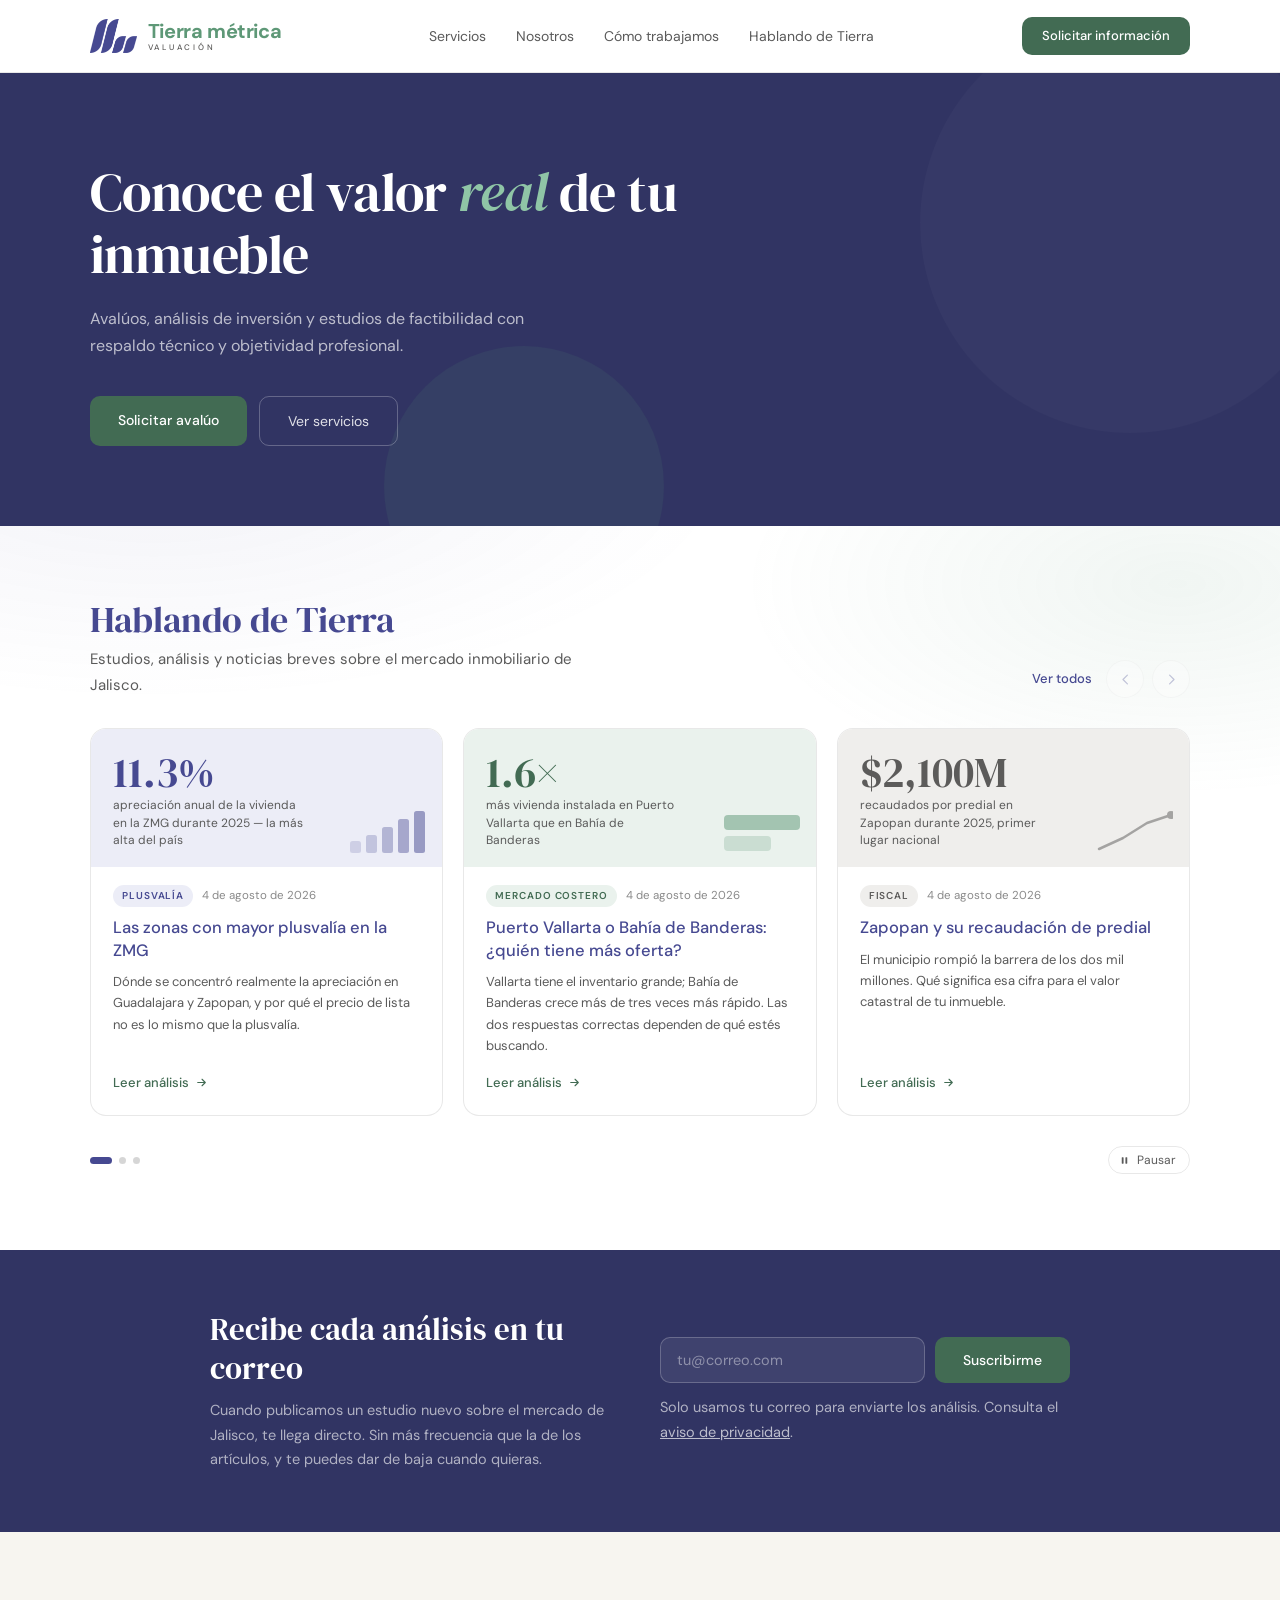
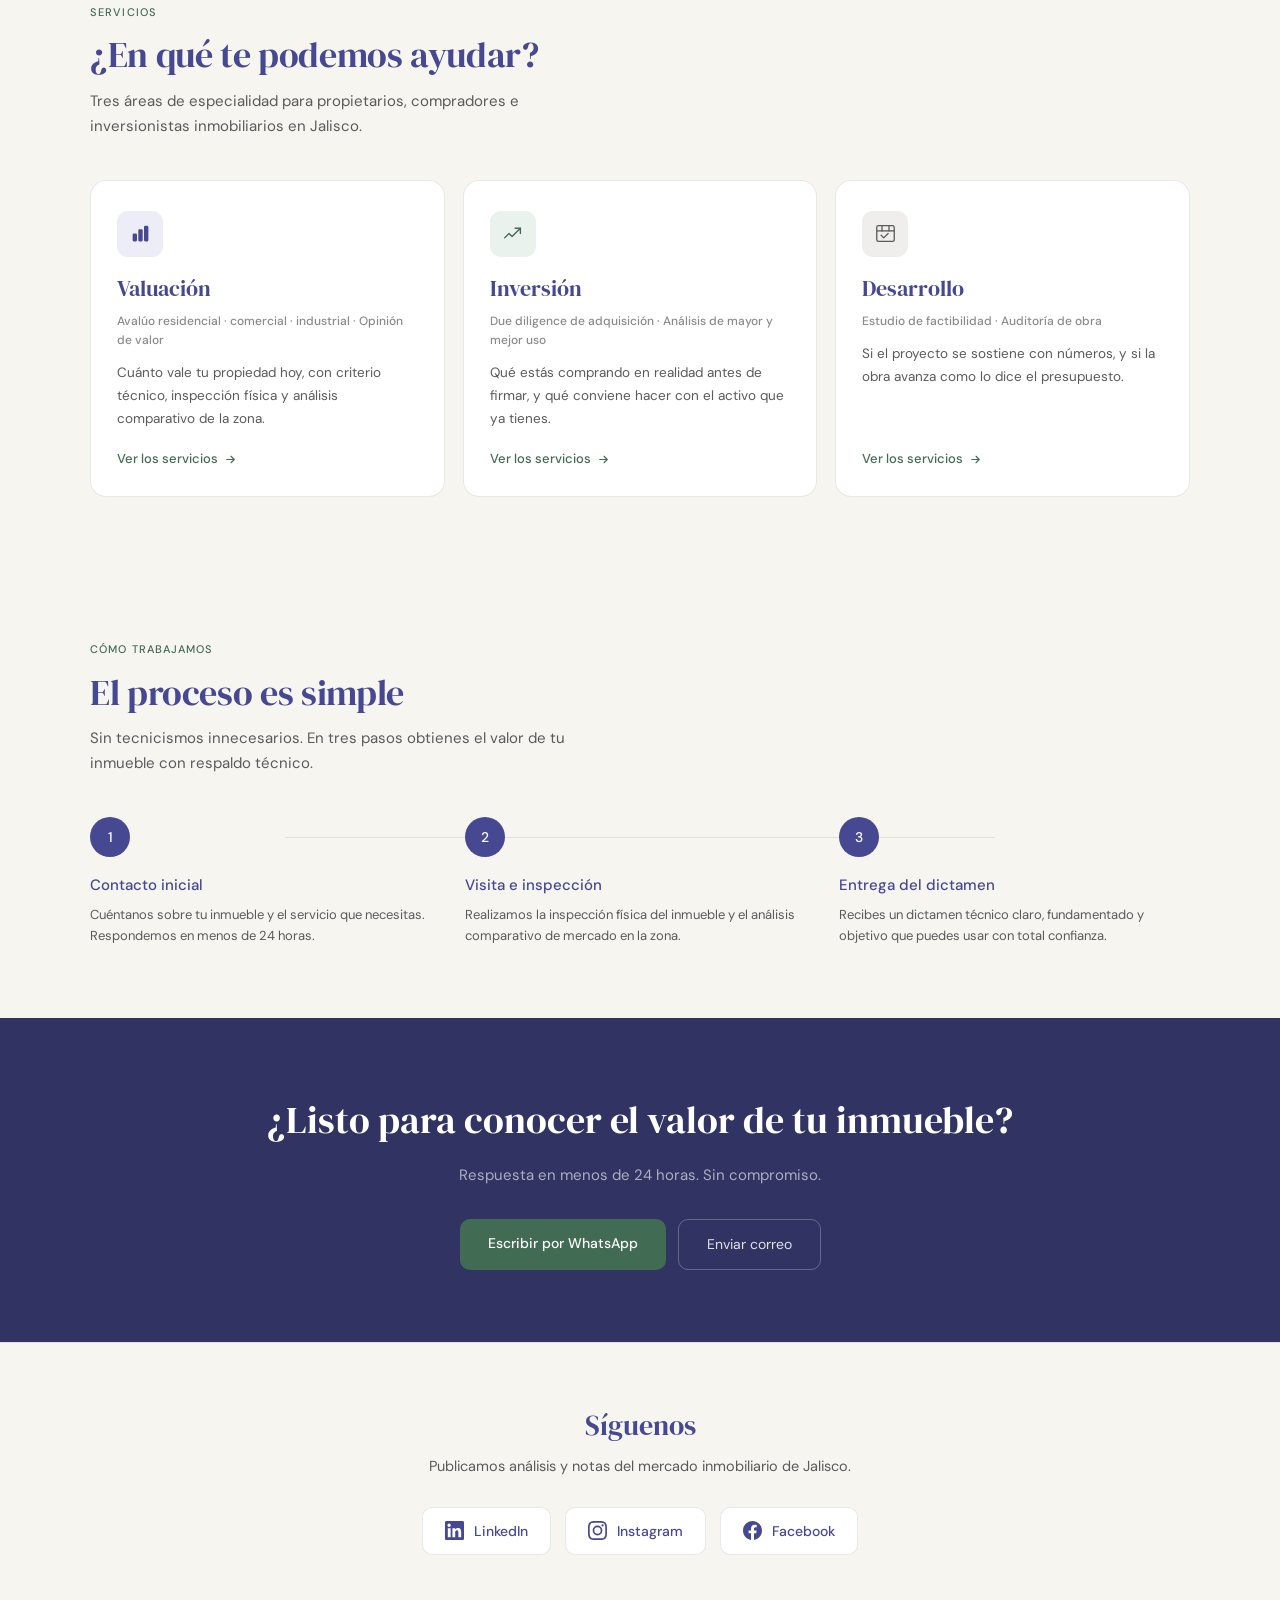
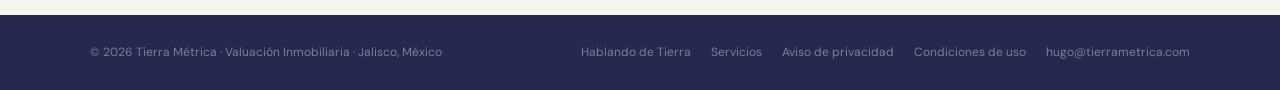
==== commit 5105ac50: "Suma datos estructurados JSON-LD a las seis paginas indexables El sitio no tenia ninguno. Profession" ====
--- a/index.html
+++ b/index.html
@@ -21,6 +21,124 @@
 <link href="https://fonts.googleapis.com/css2?family=DM+Sans:ital,opsz,wght@0,9..40,300;0,9..40,400;0,9..40,500;0,9..40,600;0,9..40,700;1,9..40,300&family=DM+Serif+Display:ital@0;1&display=swap" rel="stylesheet">
 <link rel="stylesheet" href="assets/styles.css">
 <script>document.documentElement.classList.add('js');</script>
+
+<!-- Datos estructurados. Los @id son estables y los referencian las demás
+     páginas, de modo que el negocio y la persona se declaran una sola vez. -->
+<script type="application/ld+json">
+{
+  "@context": "https://schema.org",
+  "@graph": [
+    {
+      "@type": "ProfessionalService",
+      "@id": "https://tierrametrica.com/#negocio",
+      "name": "Tierra Métrica",
+      "alternateName": "Tierra Métrica · Valuación Inmobiliaria",
+      "url": "https://tierrametrica.com/",
+      "logo": {
+        "@type": "ImageObject",
+        "url": "https://tierrametrica.com/assets/logo-mark.png",
+        "width": 187,
+        "height": 136
+      },
+      "image": "https://tierrametrica.com/assets/share/home.png",
+      "description": "Consultoría de valuación inmobiliaria independiente en Jalisco. Avalúos, análisis de inversión y estudios de factibilidad para propietarios, compradores, inversionistas y desarrolladores, sin comisión sobre la transacción.",
+      "slogan": "Conoce el valor real de tu patrimonio inmobiliario",
+      "email": "hugo@tierrametrica.com",
+      "telephone": "+52 33 3028 4101",
+      "address": {
+        "@type": "PostalAddress",
+        "addressLocality": "Guadalajara",
+        "addressRegion": "Jalisco",
+        "addressCountry": "MX"
+      },
+      "areaServed": [
+        { "@type": "AdministrativeArea", "name": "Jalisco" },
+        { "@type": "City", "name": "Guadalajara" },
+        { "@type": "City", "name": "Zapopan" },
+        { "@type": "City", "name": "Puerto Vallarta" }
+      ],
+      "founder": { "@id": "https://tierrametrica.com/nosotros.html#hugo" },
+      "sameAs": [
+        "https://www.linkedin.com/company/tierra-metrica/",
+        "https://www.instagram.com/tierrametrica/",
+        "https://www.facebook.com/tierrametrica"
+      ],
+      "knowsAbout": [
+        "Valuación inmobiliaria",
+        "Avalúo comercial",
+        "Avalúo residencial",
+        "Avalúo de inmuebles industriales",
+        "Avalúo de terrenos",
+        "Opinión de valor",
+        "Due diligence inmobiliario",
+        "Análisis de mayor y mejor uso",
+        "Estudio de factibilidad de proyecto inmobiliario",
+        "Auditoría de obra",
+        "Mercado inmobiliario de Jalisco"
+      ],
+      "hasOfferCatalog": {
+        "@type": "OfferCatalog",
+        "name": "Servicios de valuación y consultoría inmobiliaria",
+        "itemListElement": [
+          {
+            "@type": "OfferCatalog",
+            "name": "Valuación",
+            "itemListElement": [
+              { "@type": "Offer", "itemOffered": { "@type": "Service", "name": "Avalúo residencial" } },
+              { "@type": "Offer", "itemOffered": { "@type": "Service", "name": "Avalúo comercial" } },
+              { "@type": "Offer", "itemOffered": { "@type": "Service", "name": "Avalúo de inmuebles industriales" } },
+              { "@type": "Offer", "itemOffered": { "@type": "Service", "name": "Avalúo de terrenos" } },
+              { "@type": "Offer", "itemOffered": { "@type": "Service", "name": "Opinión de valor" } }
+            ]
+          },
+          {
+            "@type": "OfferCatalog",
+            "name": "Inversión",
+            "itemListElement": [
+              { "@type": "Offer", "itemOffered": { "@type": "Service", "name": "Due diligence inmobiliario para adquisición" } },
+              { "@type": "Offer", "itemOffered": { "@type": "Service", "name": "Análisis de mayor y mejor uso" } }
+            ]
+          },
+          {
+            "@type": "OfferCatalog",
+            "name": "Desarrollo inmobiliario",
+            "itemListElement": [
+              { "@type": "Offer", "itemOffered": { "@type": "Service", "name": "Estudio de factibilidad de proyecto inmobiliario" } },
+              { "@type": "Offer", "itemOffered": { "@type": "Service", "name": "Auditoría de obra" } }
+            ]
+          }
+        ]
+      }
+    },
+    {
+      "@type": "Person",
+      "@id": "https://tierrametrica.com/nosotros.html#hugo",
+      "name": "Hugo A. Landeros Escamilla",
+      "jobTitle": "Ingeniero Civil y Maestro en Valuación",
+      "url": "https://tierrametrica.com/nosotros.html",
+      "worksFor": { "@id": "https://tierrametrica.com/#negocio" }
+    },
+    {
+      "@type": "WebSite",
+      "@id": "https://tierrametrica.com/#sitio",
+      "url": "https://tierrametrica.com/",
+      "name": "Tierra Métrica",
+      "description": "Valuación y consultoría inmobiliaria independiente en Jalisco.",
+      "inLanguage": "es-MX",
+      "publisher": { "@id": "https://tierrametrica.com/#negocio" }
+    },
+    {
+      "@type": "WebPage",
+      "@id": "https://tierrametrica.com/#pagina",
+      "url": "https://tierrametrica.com/",
+      "name": "Tierra Métrica — Valuación Inmobiliaria en Jalisco",
+      "isPartOf": { "@id": "https://tierrametrica.com/#sitio" },
+      "about": { "@id": "https://tierrametrica.com/#negocio" },
+      "inLanguage": "es-MX"
+    }
+  ]
+}
+</script>
 <style>
   /* ── HERO ── */
   .hero {
--- a/assets/styles.css
+++ b/assets/styles.css
@@ -292,6 +292,10 @@
 .article-body li { font-size: 16px; line-height: 1.75; color: #333; margin-bottom: 10px; }
 .article-body strong { font-weight: 600; color: var(--text); }
 .article-body a { color: var(--indigo); text-decoration: underline; text-underline-offset: 2px; }
+
+/* El botón de llamado vive dentro de .article-body, así que la regla de
+   arriba lo pintaba de índigo y subrayado sobre el fondo verde. */
+.article-body .btn-primary { color: var(--white); text-decoration: none; }
 
 .pullquote {
   border-left: 3px solid var(--green);
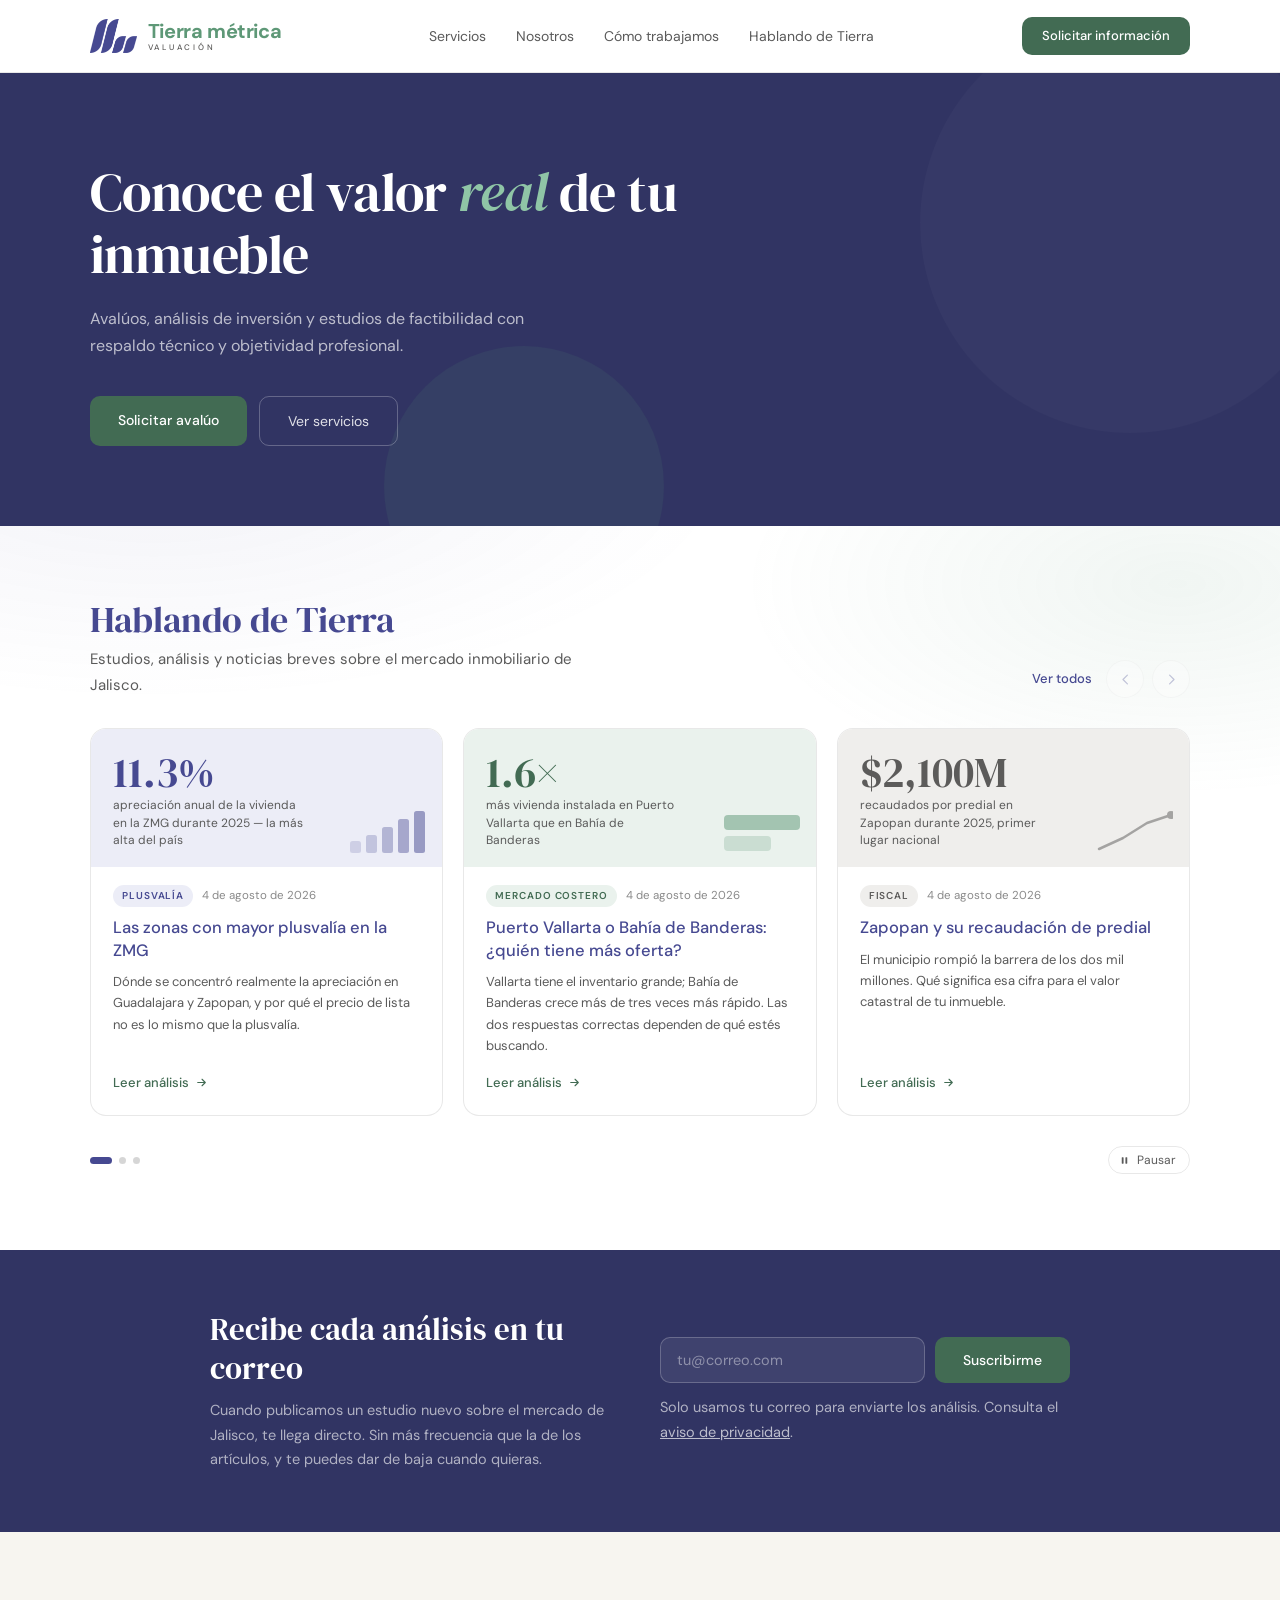
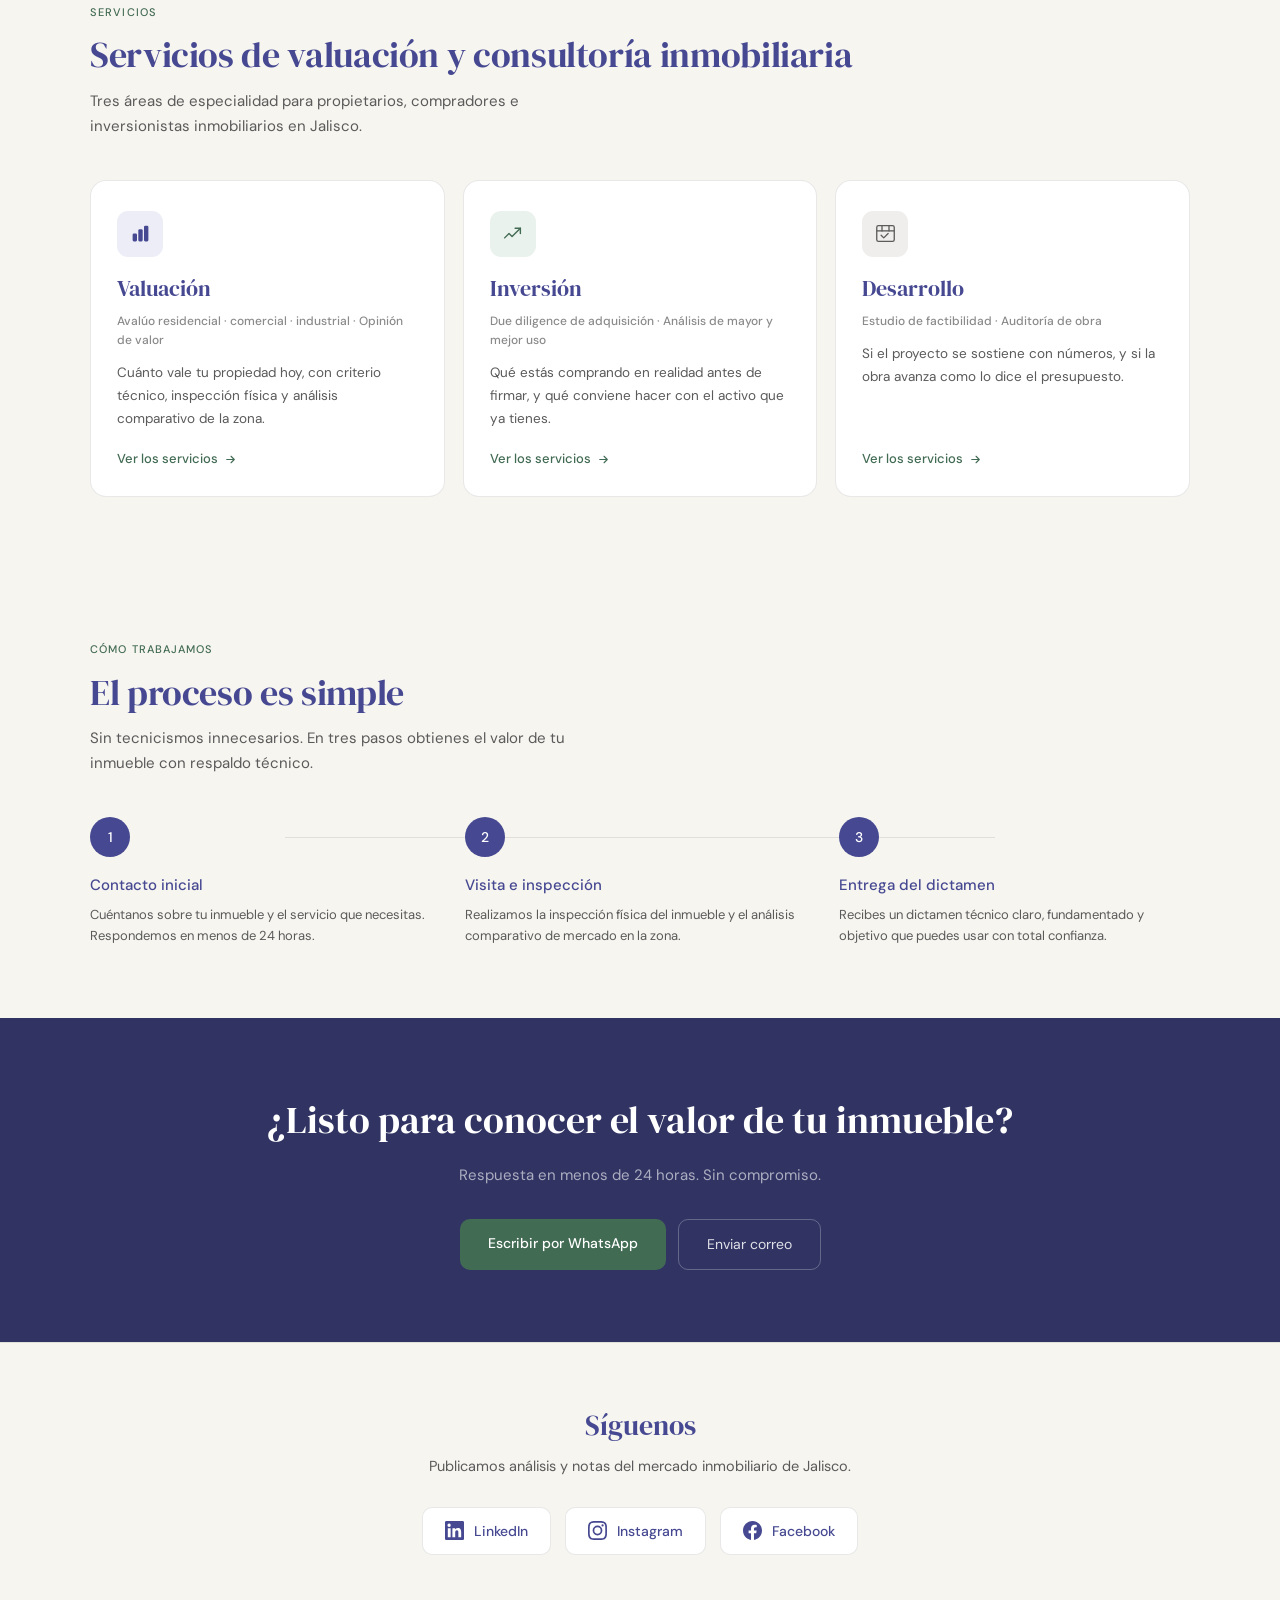
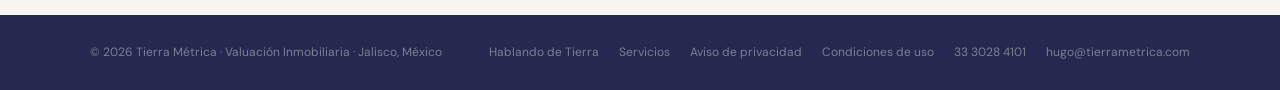
==== commit f673640d: "Publica el telefono, firma los articulos y ajusta el h2 de servicios El telefono solo existia dentro" ====
--- a/index.html
+++ b/index.html
@@ -1,5 +1,5 @@
 <!DOCTYPE html>
-<html lang="es">
+<html lang="es-MX">
 <head>
 <meta charset="UTF-8">
 <meta name="viewport" content="width=device-width, initial-scale=1.0">
@@ -14,6 +14,7 @@
 <meta property="og:image:width" content="1200">
 <meta property="og:image:height" content="630">
 <meta name="twitter:card" content="summary_large_image">
+<meta property="og:site_name" content="Tierra Métrica">
 <link rel="canonical" href="https://tierrametrica.com/">
 <link rel="icon" href="assets/favicon.png" type="image/png">
 <link rel="preconnect" href="https://fonts.googleapis.com">
@@ -627,7 +628,7 @@
 <section class="section services-bg" id="servicios">
   <div class="section-inner">
     <p class="section-eyebrow">Servicios</p>
-    <h2 class="section-title">¿En qué te podemos ayudar?</h2>
+    <h2 class="section-title">Servicios de valuación y consultoría inmobiliaria</h2>
     <p class="section-sub">Tres áreas de especialidad para propietarios, compradores e inversionistas inmobiliarios en Jalisco.</p>
     <div class="services-grid">
       <a class="svc-card" href="servicios.html#valuacion">
@@ -748,6 +749,7 @@
       <a href="servicios.html">Servicios</a>
       <a href="aviso-privacidad.html">Aviso de privacidad</a>
       <a href="condiciones-uso.html">Condiciones de uso</a>
+      <a href="tel:+523330284101">33 3028 4101</a>
       <a href="mailto:hugo@tierrametrica.com">hugo@tierrametrica.com</a>
     </div>
   </div>
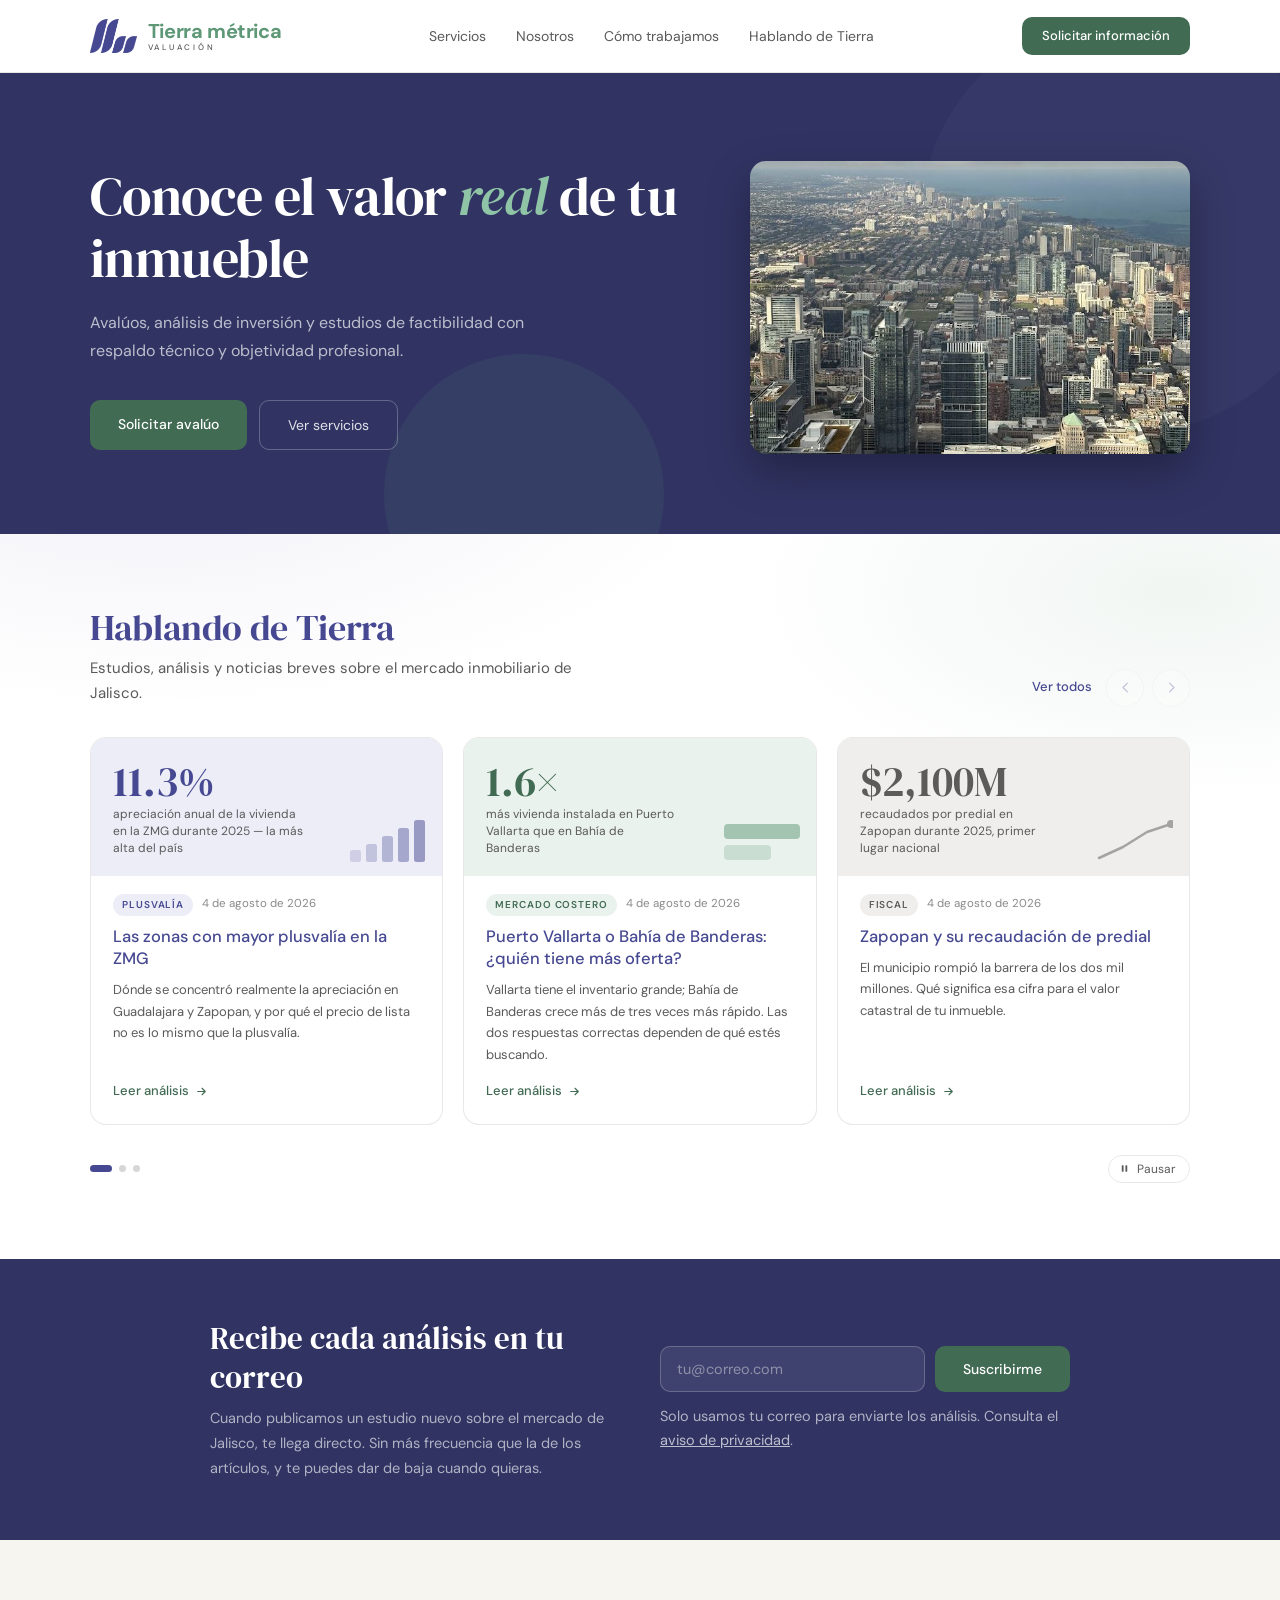
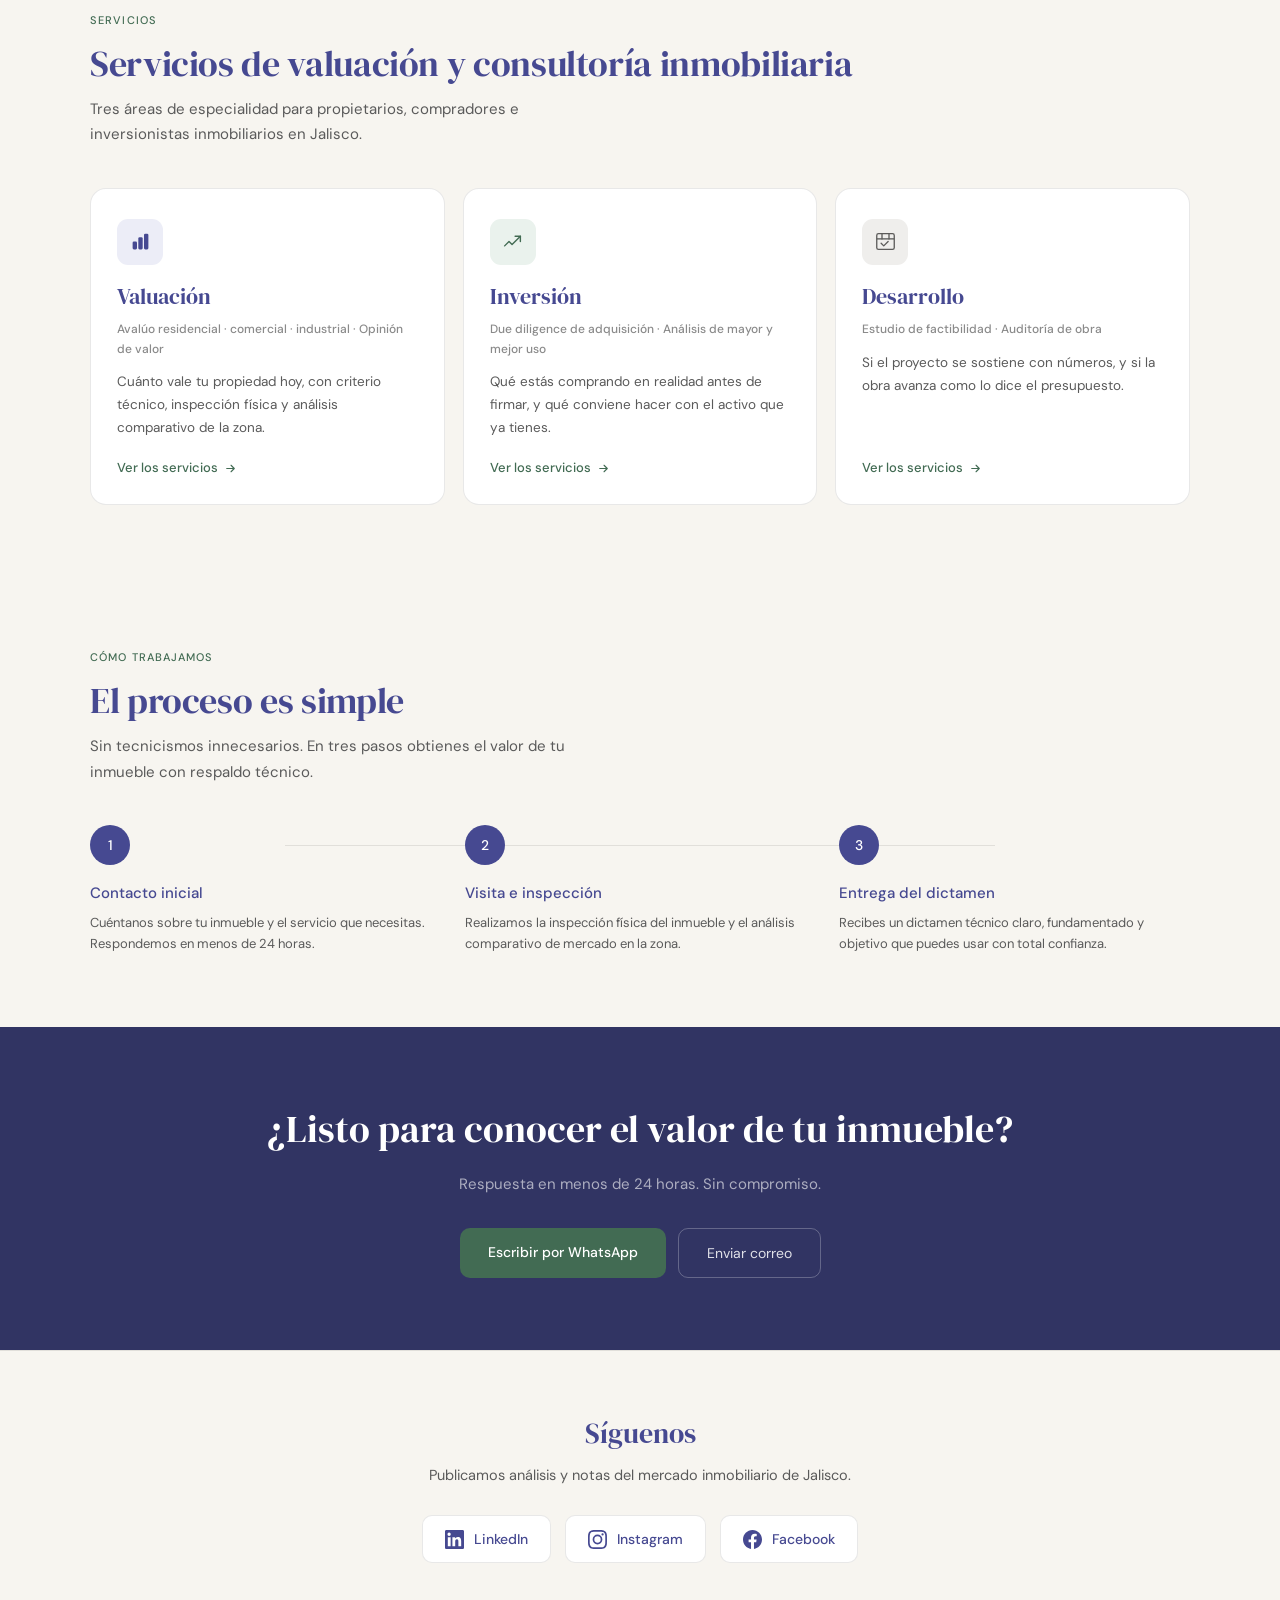
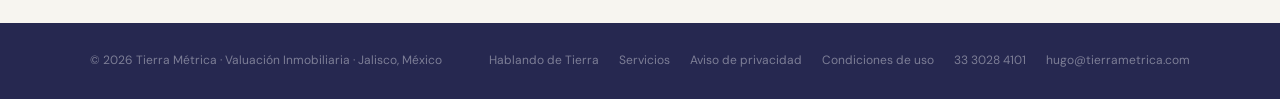
==== commit fee527c7: "Suma la foto del skyline al hero de la portada Recorte a 3:2 de Skyline.jpg (685x457, 100 KB) con el" ====
--- a/index.html
+++ b/index.html
@@ -183,6 +183,23 @@
   }
   .hero-btns { display: flex; gap: 12px; flex-wrap: wrap; }
 
+  /* ── Foto del hero ──
+     Mismo tratamiento que .cat-foto en servicios.html (3:2, radio grande,
+     sombra), con la sombra oscurecida porque aquí el fondo es índigo.
+     El recorte a 3:2 se hace en el archivo. */
+  .hero-grid {
+    display: grid;
+    grid-template-columns: minmax(0, 1fr) minmax(280px, 440px);
+    gap: 56px; align-items: center;
+  }
+  .hero-foto { margin: 0; }
+  .hero-foto img {
+    display: block; width: 100%; height: auto;
+    aspect-ratio: 3 / 2; object-fit: cover;
+    border-radius: var(--radius-lg);
+    box-shadow: 0 18px 44px rgba(0,0,0,0.30);
+  }
+
   /* ══ ANÁLISIS ══ */
   .analisis {
     padding: 72px 5% 76px;
@@ -438,6 +455,10 @@
      contra 338px disponibles), así que "tu" quedaba solo en un renglón.
      Al escalar con vw, la frase y la palabra que rota crecen a la par que
      la pantalla y siempre entran completas. */
+  @media (max-width: 900px) {
+    .hero-grid { grid-template-columns: 1fr; gap: 40px; }
+    .hero-foto { max-width: 460px; }
+  }
   @media (max-width: 640px) {
     .hero-h1 { font-size: clamp(25px, 7.4vw, 34px); }
     .hero-sub { font-size: 15px; }
@@ -486,7 +507,8 @@
 
 <!-- HERO -->
 <section class="hero">
-  <div class="hero-inner">
+  <div class="hero-inner hero-grid">
+    <div>
     <h1 class="hero-h1">Conoce el valor <em>real</em> de tu<br>
       <span class="rotador" id="rotador">inmueble</span>
     </h1>
@@ -495,6 +517,11 @@
       <a href="https://wa.me/523330284101?text=Hola%2C%20me%20interesa%20un%20aval%C3%BAo%20de%20mi%20inmueble." class="btn-primary">Solicitar avalúo</a>
       <a href="servicios.html" class="btn-outline">Ver servicios</a>
     </div>
+    </div>
+    <figure class="hero-foto">
+      <img src="assets/fotos/inicio.jpg" width="685" height="457" fetchpriority="high" decoding="async"
+           alt="Vista aérea de una ciudad con torres de oficinas y vivienda vertical en primer plano, barrios residenciales hacia el horizonte y la costa a la derecha.">
+    </figure>
   </div>
 </section>
 
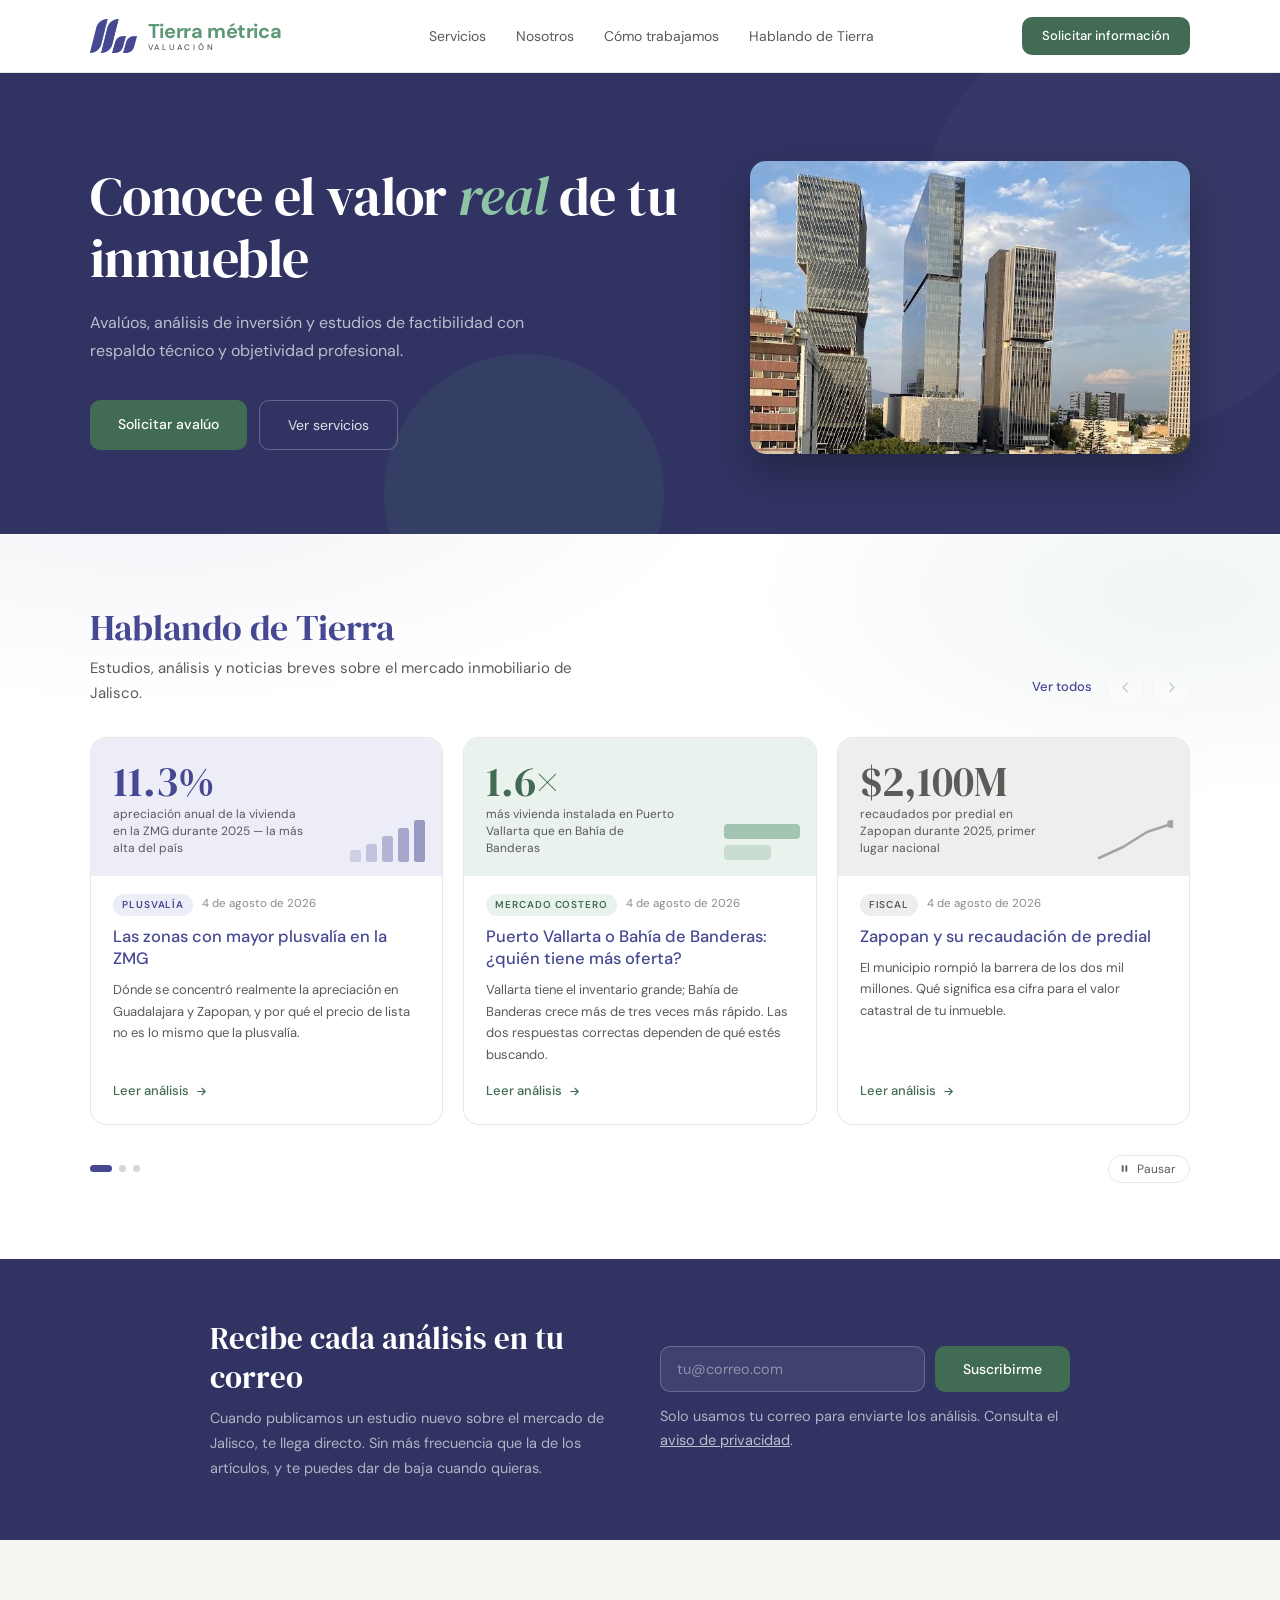
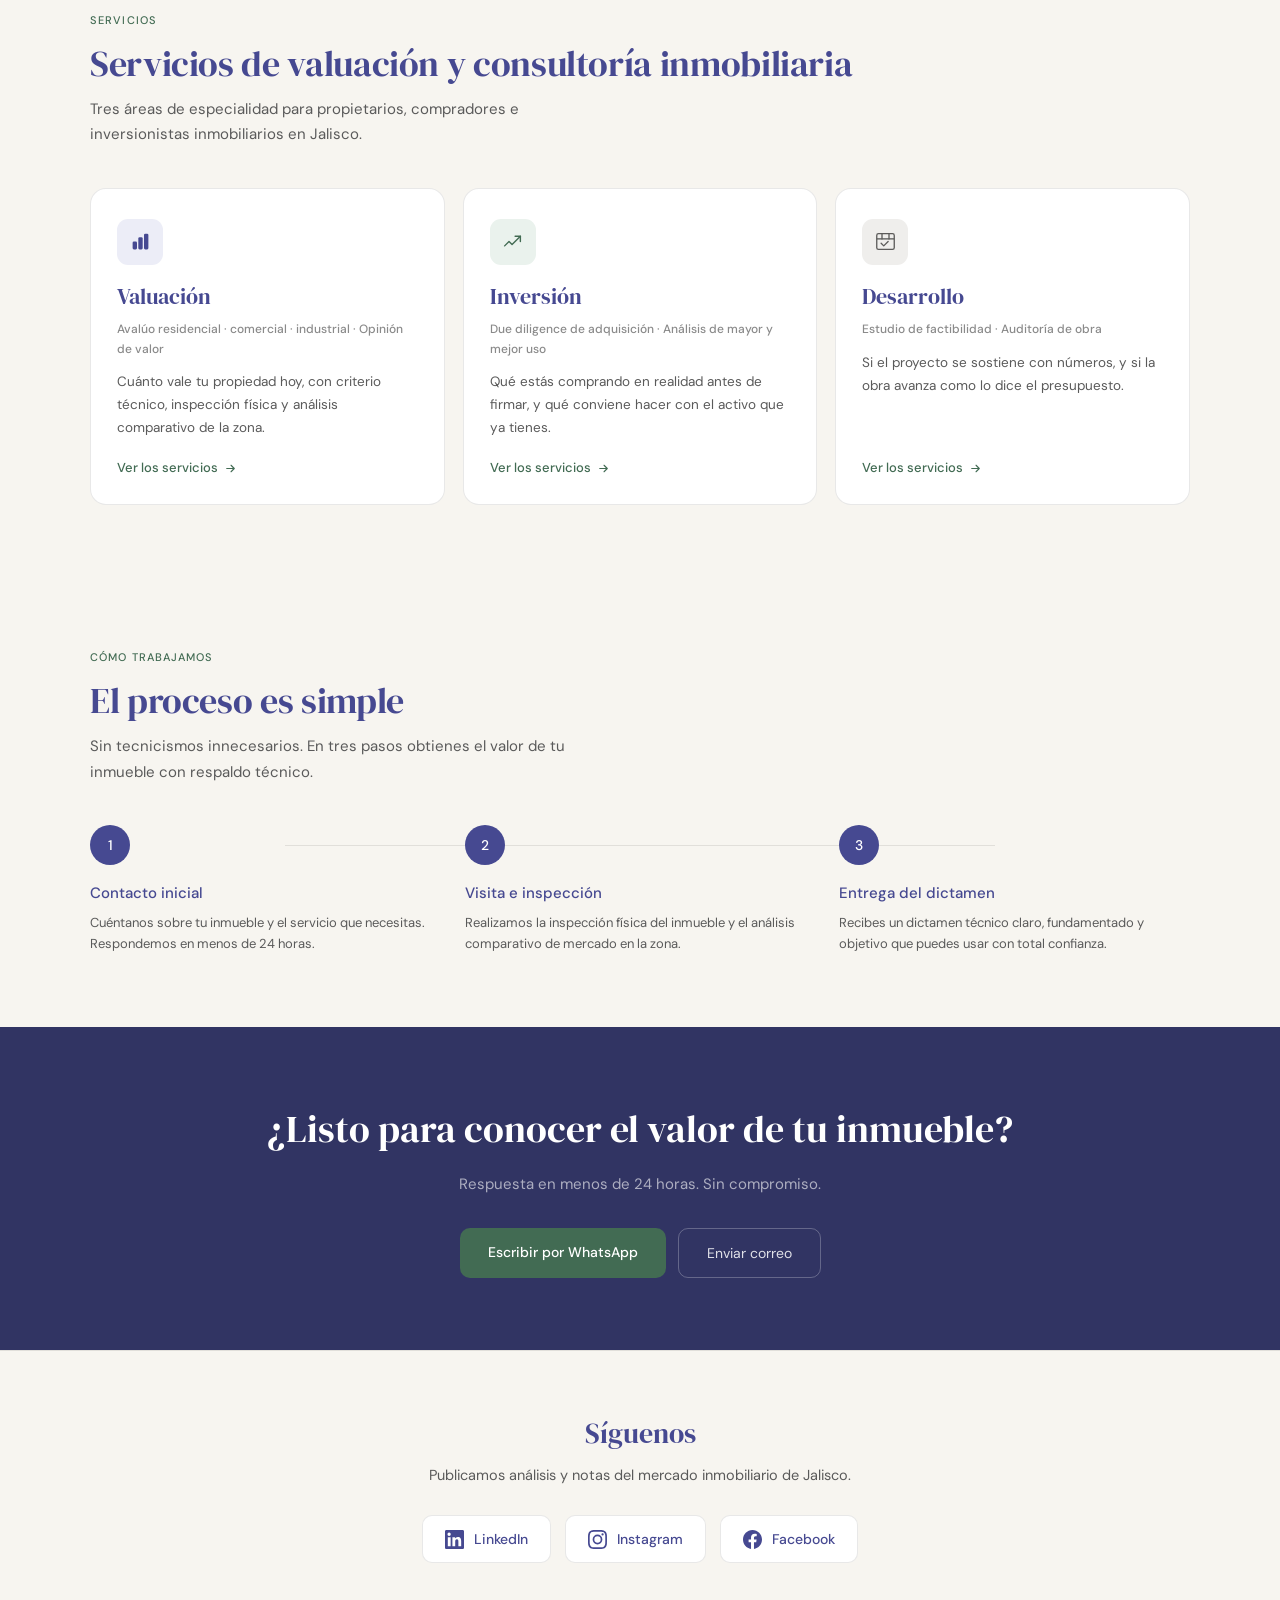
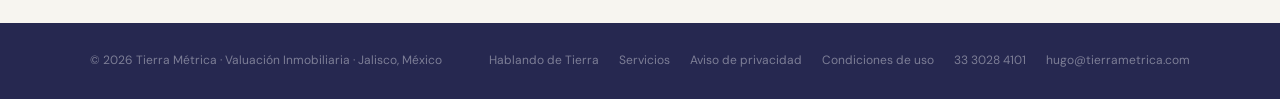
==== commit b68abc02: "Cambia la foto del hero por el skyline de Guadalajara La anterior era de Chicago y no correspondia a" ====
--- a/index.html
+++ b/index.html
@@ -520,7 +520,7 @@
     </div>
     <figure class="hero-foto">
       <img src="assets/fotos/inicio.jpg" width="685" height="457" fetchpriority="high" decoding="async"
-           alt="Vista aérea de una ciudad con torres de oficinas y vivienda vertical en primer plano, barrios residenciales hacia el horizonte y la costa a la derecha.">
+           alt="Torres de usos mixtos en Guadalajara, Jalisco, rodeadas de edificios de menor altura y arbolado urbano bajo un cielo despejado.">
     </figure>
   </div>
 </section>
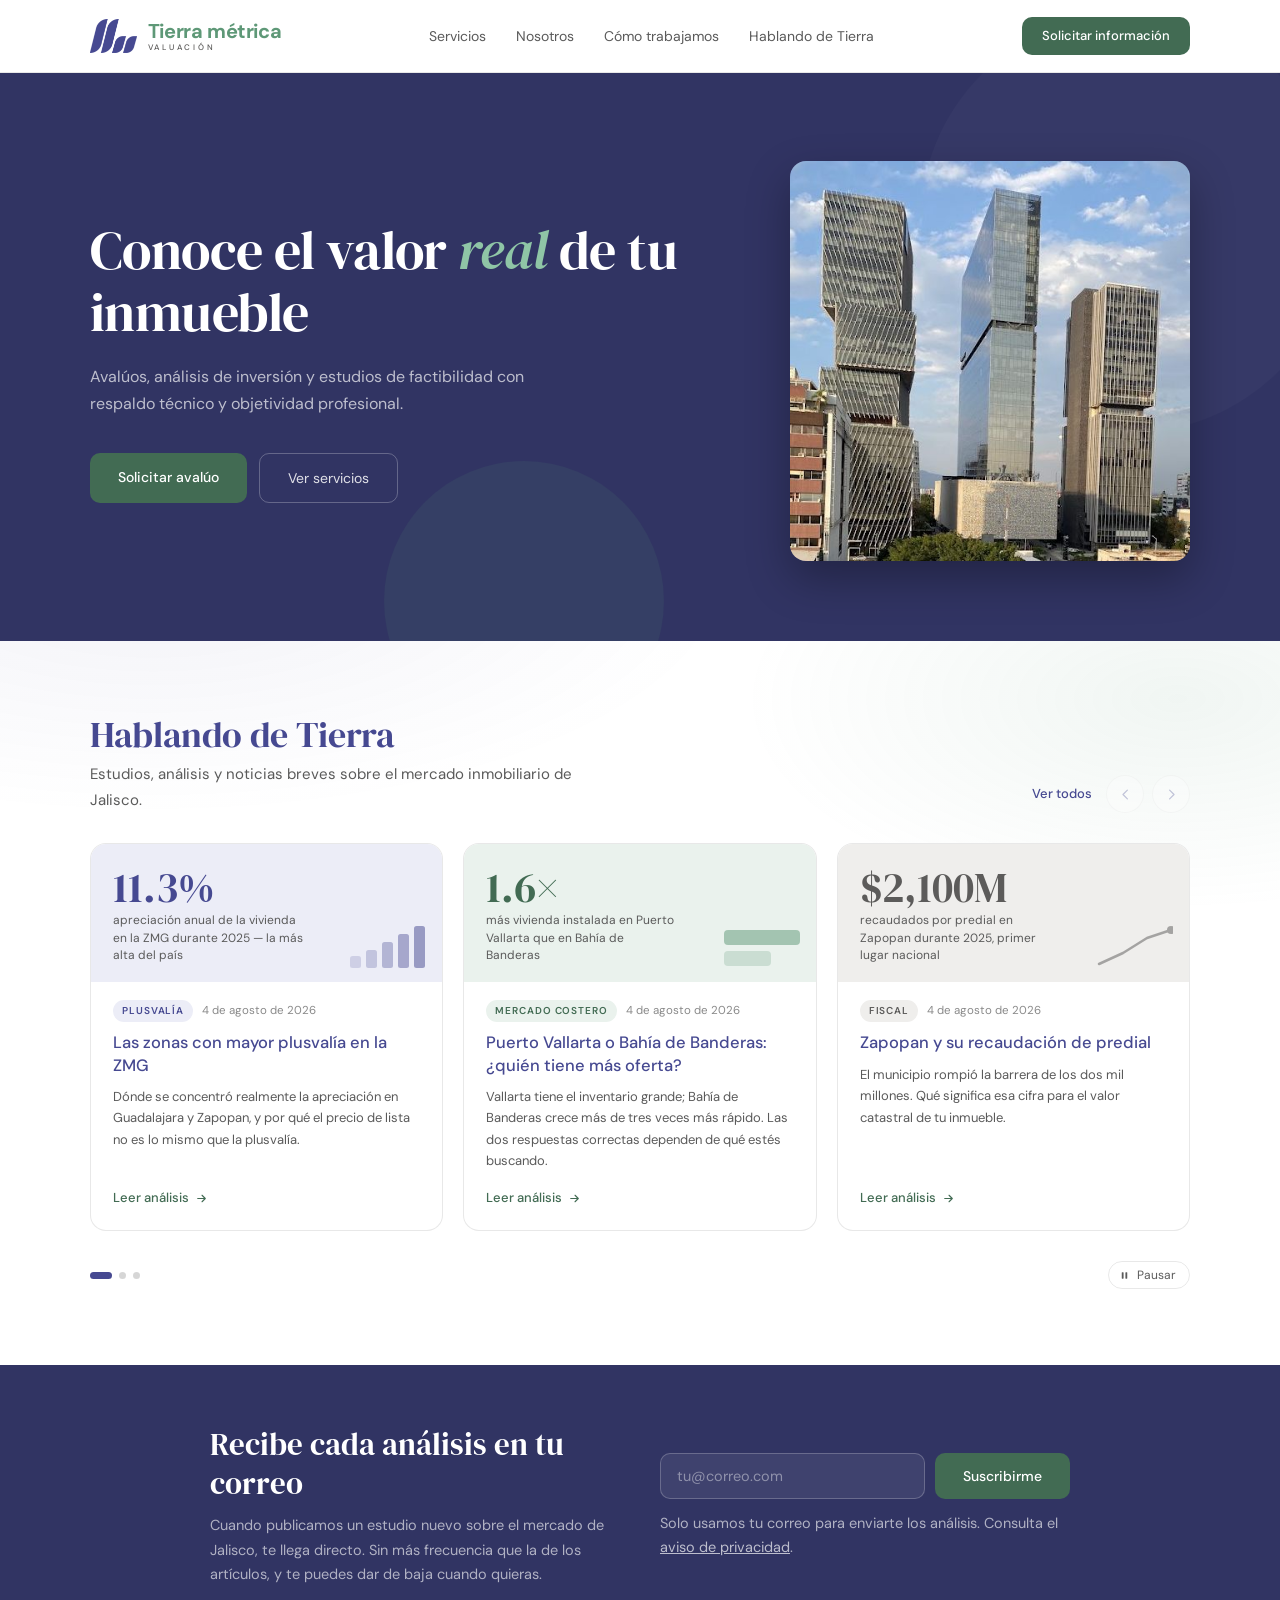
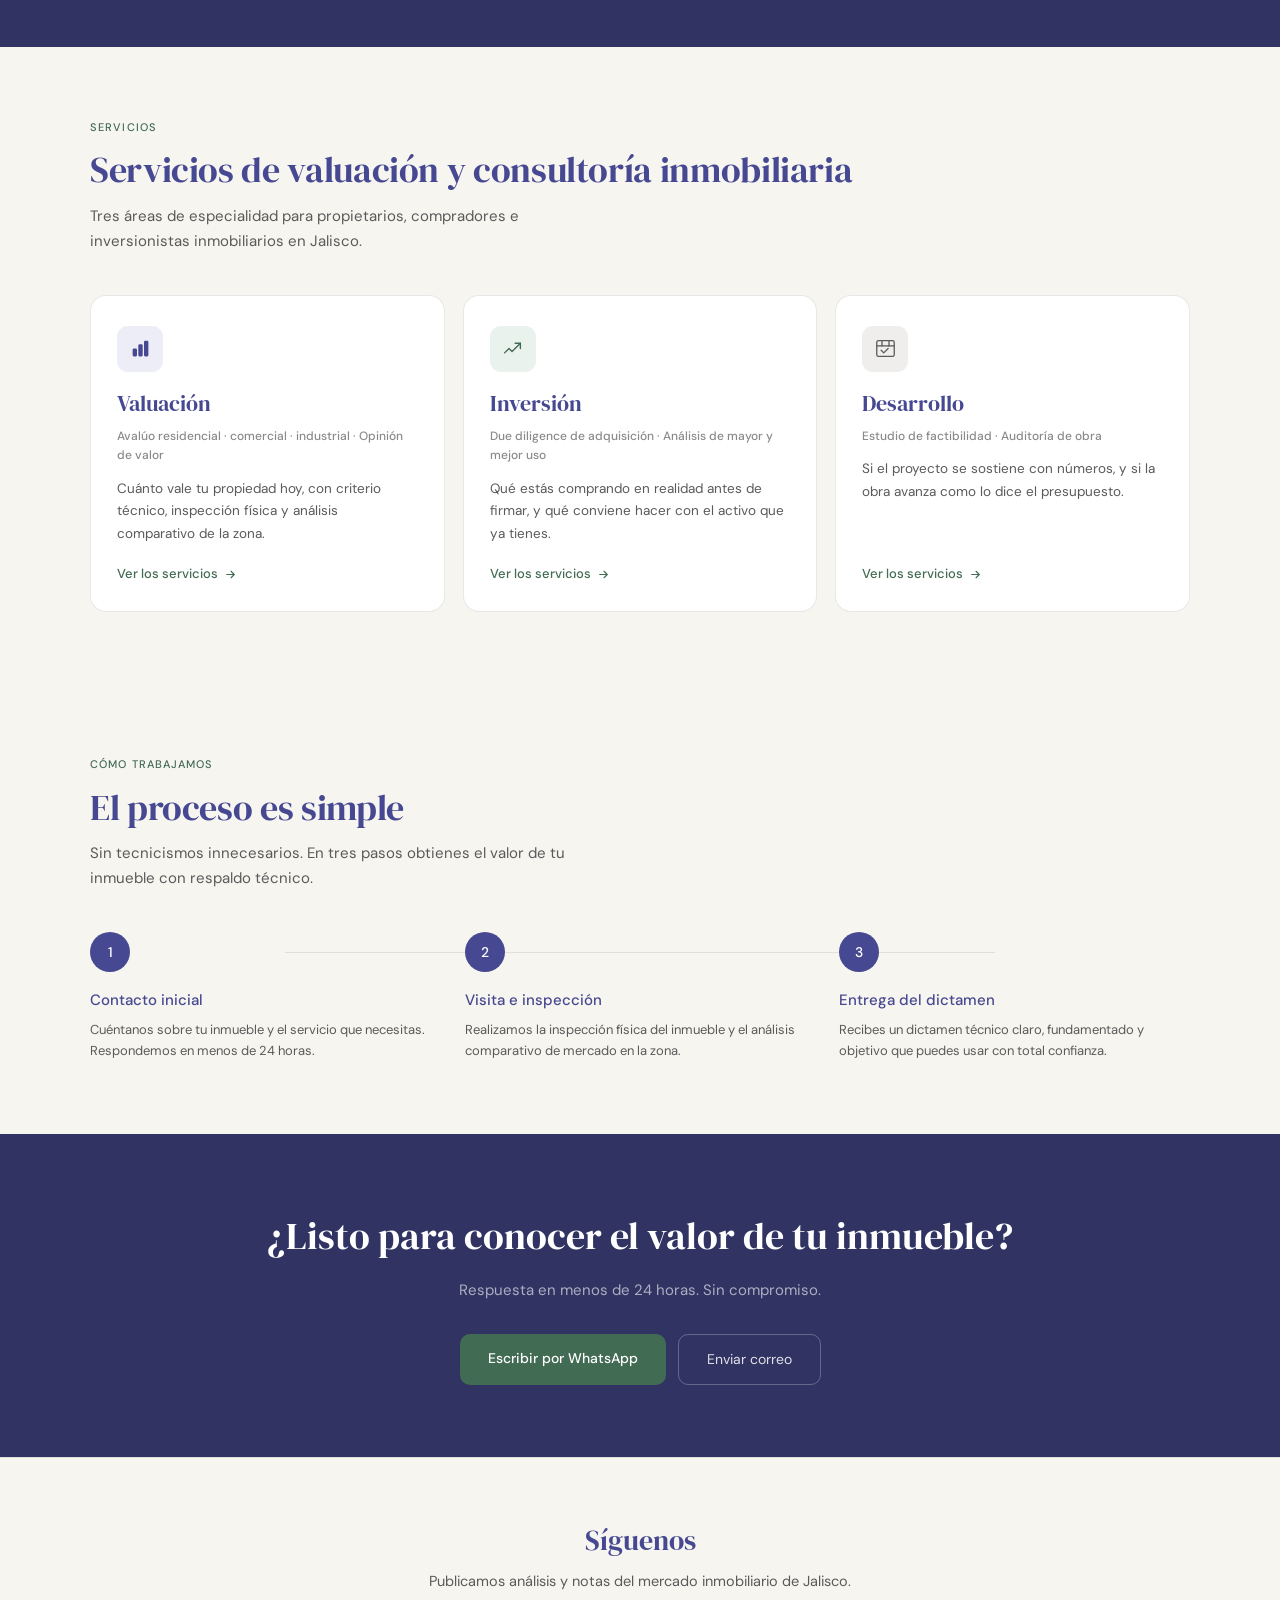
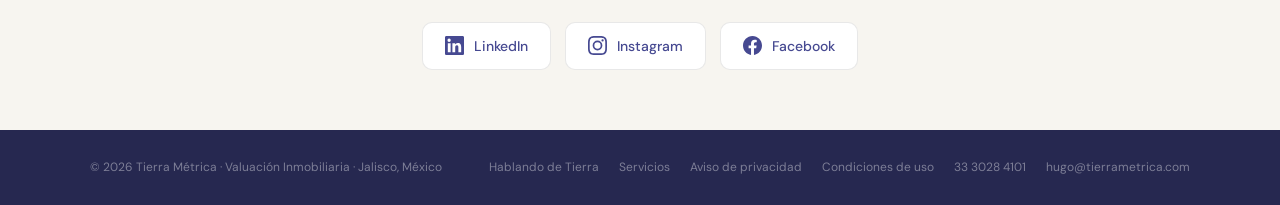
==== commit bc261810: "Centra las torres en la foto del hero con recorte cuadrado El original mide 685px de ancho y las tor" ====
--- a/index.html
+++ b/index.html
@@ -184,18 +184,19 @@
   .hero-btns { display: flex; gap: 12px; flex-wrap: wrap; }
 
   /* ── Foto del hero ──
-     Mismo tratamiento que .cat-foto en servicios.html (3:2, radio grande,
+     Mismo tratamiento que .cat-foto en servicios.html (radio grande,
      sombra), con la sombra oscurecida porque aquí el fondo es índigo.
-     El recorte a 3:2 se hace en el archivo. */
+     Es cuadrada y no 3:2: así las tres torres caben completas y
+     centradas. El recorte se hace en el archivo. */
   .hero-grid {
     display: grid;
-    grid-template-columns: minmax(0, 1fr) minmax(280px, 440px);
+    grid-template-columns: minmax(0, 1fr) minmax(260px, 400px);
     gap: 56px; align-items: center;
   }
   .hero-foto { margin: 0; }
   .hero-foto img {
     display: block; width: 100%; height: auto;
-    aspect-ratio: 3 / 2; object-fit: cover;
+    aspect-ratio: 1 / 1; object-fit: cover;
     border-radius: var(--radius-lg);
     box-shadow: 0 18px 44px rgba(0,0,0,0.30);
   }
@@ -457,7 +458,7 @@
      la pantalla y siempre entran completas. */
   @media (max-width: 900px) {
     .hero-grid { grid-template-columns: 1fr; gap: 40px; }
-    .hero-foto { max-width: 460px; }
+    .hero-foto { max-width: 400px; }
   }
   @media (max-width: 640px) {
     .hero-h1 { font-size: clamp(25px, 7.4vw, 34px); }
@@ -519,7 +520,7 @@
     </div>
     </div>
     <figure class="hero-foto">
-      <img src="assets/fotos/inicio.jpg" width="685" height="457" fetchpriority="high" decoding="async"
+      <img src="assets/fotos/inicio.jpg" width="480" height="480" fetchpriority="high" decoding="async"
            alt="Torres de usos mixtos en Guadalajara, Jalisco, rodeadas de edificios de menor altura y arbolado urbano bajo un cielo despejado.">
     </figure>
   </div>
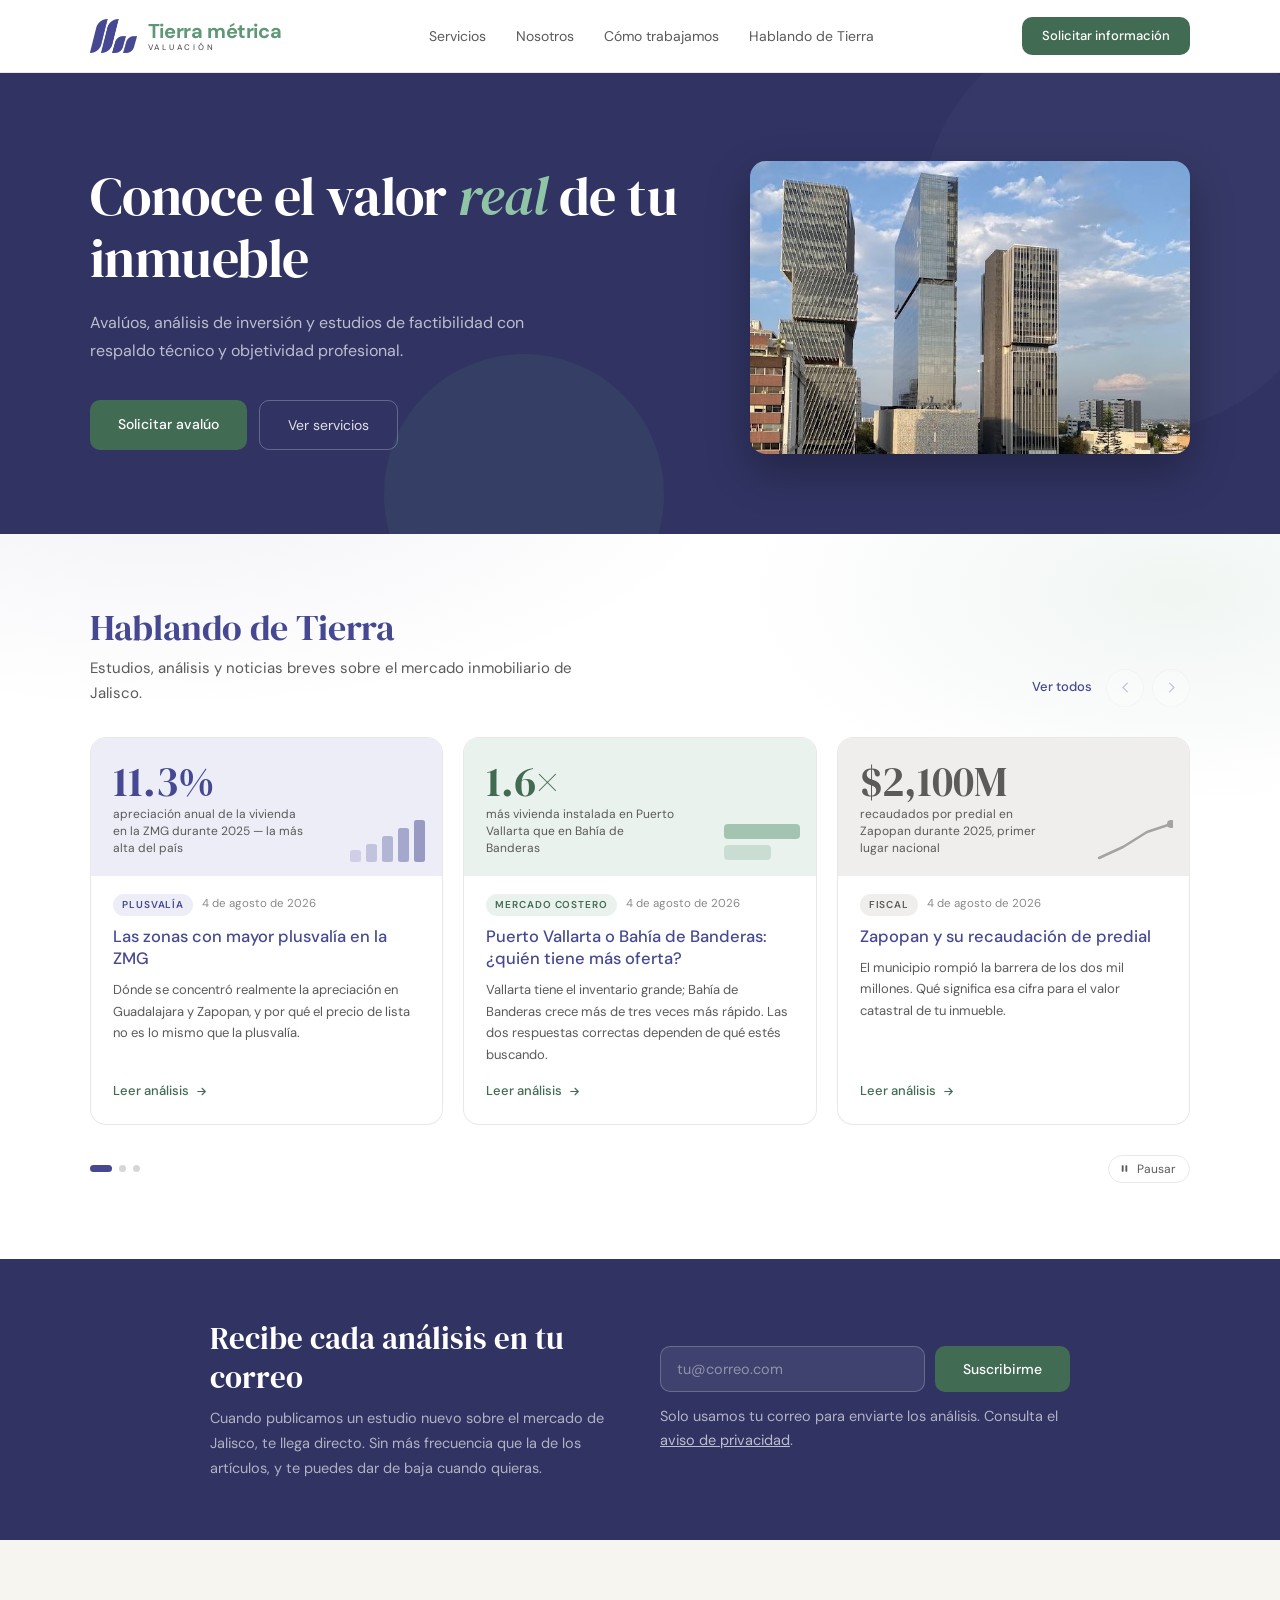
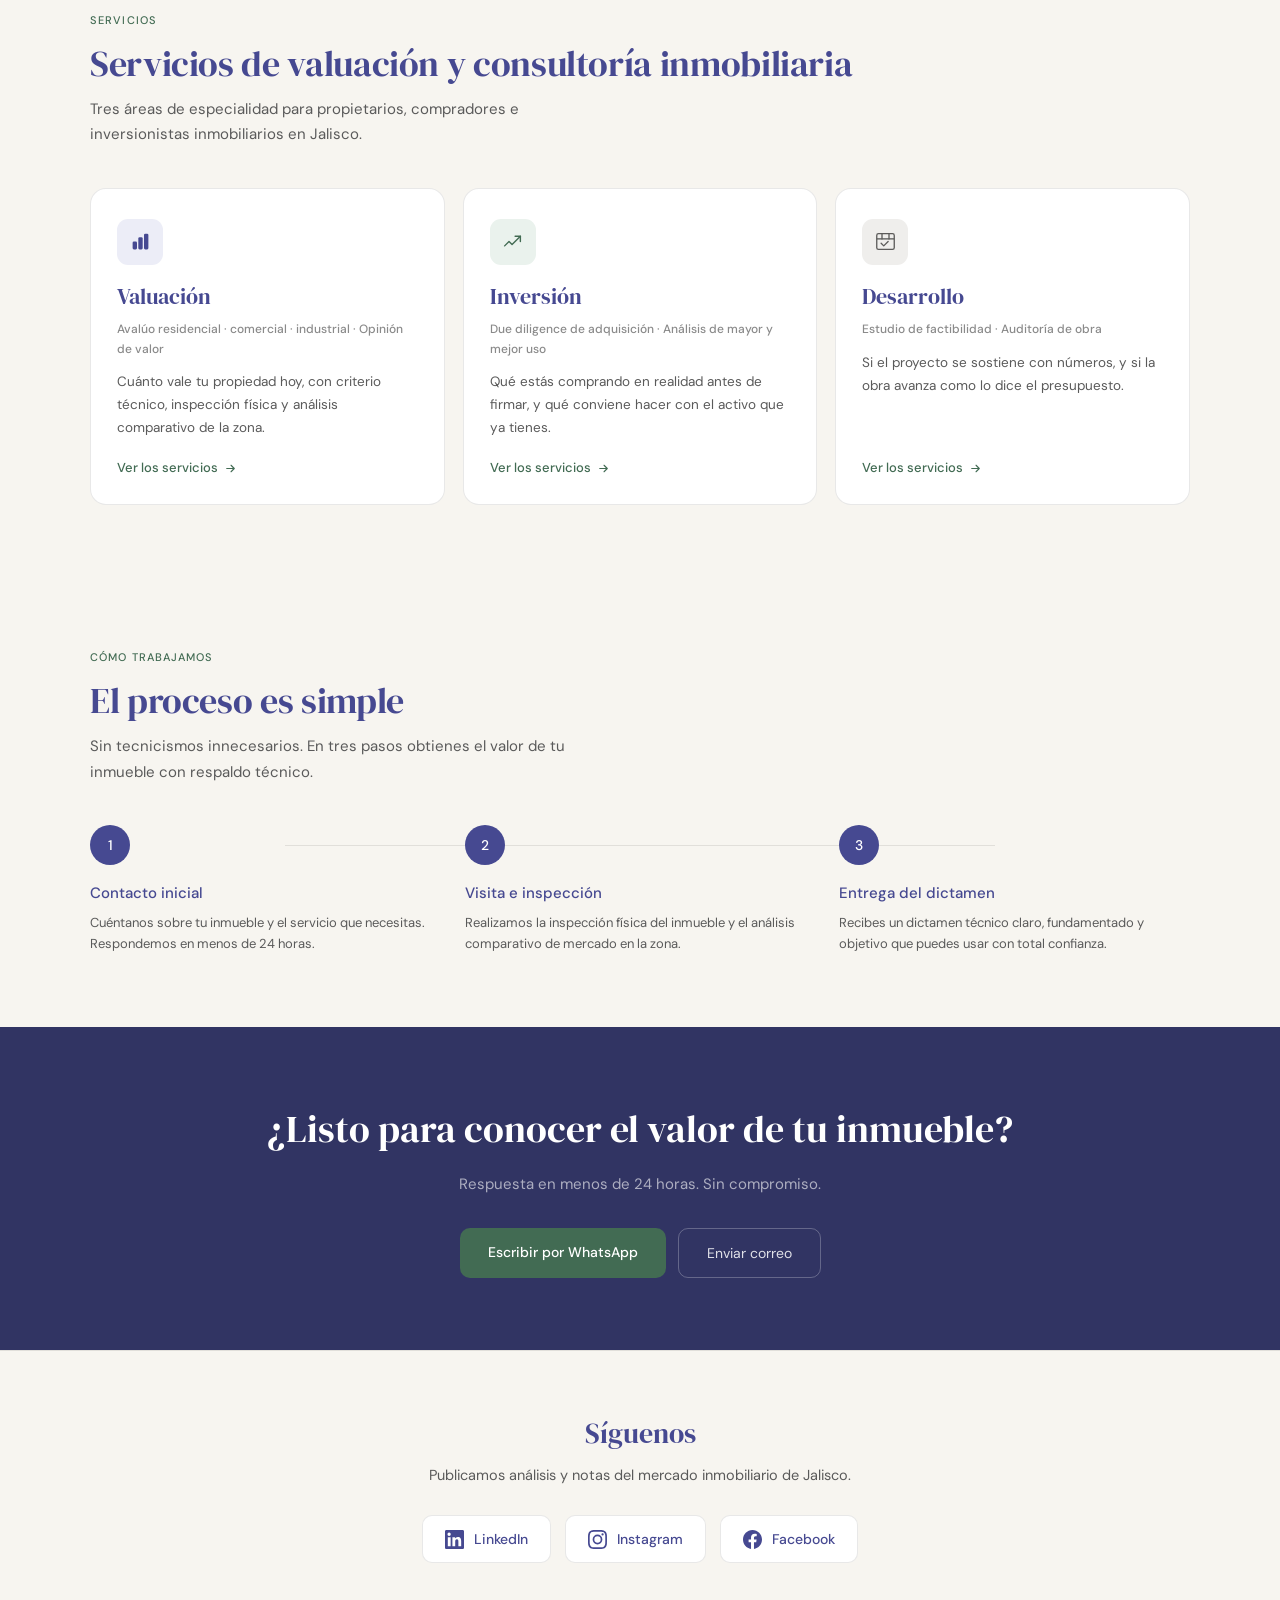
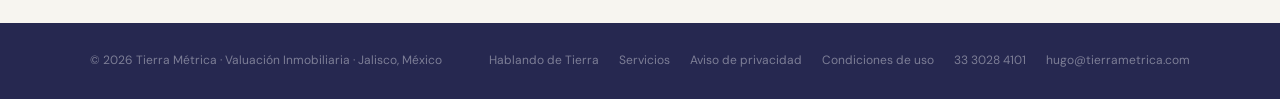
==== commit ede7f804: "Usa Skyline Gdl2 en el hero y regresa al formato 3:2 La toma Gdl2 trae las torres mas centradas, asi" ====
--- a/index.html
+++ b/index.html
@@ -184,19 +184,18 @@
   .hero-btns { display: flex; gap: 12px; flex-wrap: wrap; }
 
   /* ── Foto del hero ──
-     Mismo tratamiento que .cat-foto en servicios.html (radio grande,
+     Mismo tratamiento que .cat-foto en servicios.html (3:2, radio grande,
      sombra), con la sombra oscurecida porque aquí el fondo es índigo.
-     Es cuadrada y no 3:2: así las tres torres caben completas y
-     centradas. El recorte se hace en el archivo. */
+     El recorte a 3:2 se hace en el archivo. */
   .hero-grid {
     display: grid;
-    grid-template-columns: minmax(0, 1fr) minmax(260px, 400px);
+    grid-template-columns: minmax(0, 1fr) minmax(280px, 440px);
     gap: 56px; align-items: center;
   }
   .hero-foto { margin: 0; }
   .hero-foto img {
     display: block; width: 100%; height: auto;
-    aspect-ratio: 1 / 1; object-fit: cover;
+    aspect-ratio: 3 / 2; object-fit: cover;
     border-radius: var(--radius-lg);
     box-shadow: 0 18px 44px rgba(0,0,0,0.30);
   }
@@ -458,7 +457,7 @@
      la pantalla y siempre entran completas. */
   @media (max-width: 900px) {
     .hero-grid { grid-template-columns: 1fr; gap: 40px; }
-    .hero-foto { max-width: 400px; }
+    .hero-foto { max-width: 460px; }
   }
   @media (max-width: 640px) {
     .hero-h1 { font-size: clamp(25px, 7.4vw, 34px); }
@@ -520,7 +519,7 @@
     </div>
     </div>
     <figure class="hero-foto">
-      <img src="assets/fotos/inicio.jpg" width="480" height="480" fetchpriority="high" decoding="async"
+      <img src="assets/fotos/inicio.jpg" width="624" height="416" fetchpriority="high" decoding="async"
            alt="Torres de usos mixtos en Guadalajara, Jalisco, rodeadas de edificios de menor altura y arbolado urbano bajo un cielo despejado.">
     </figure>
   </div>
